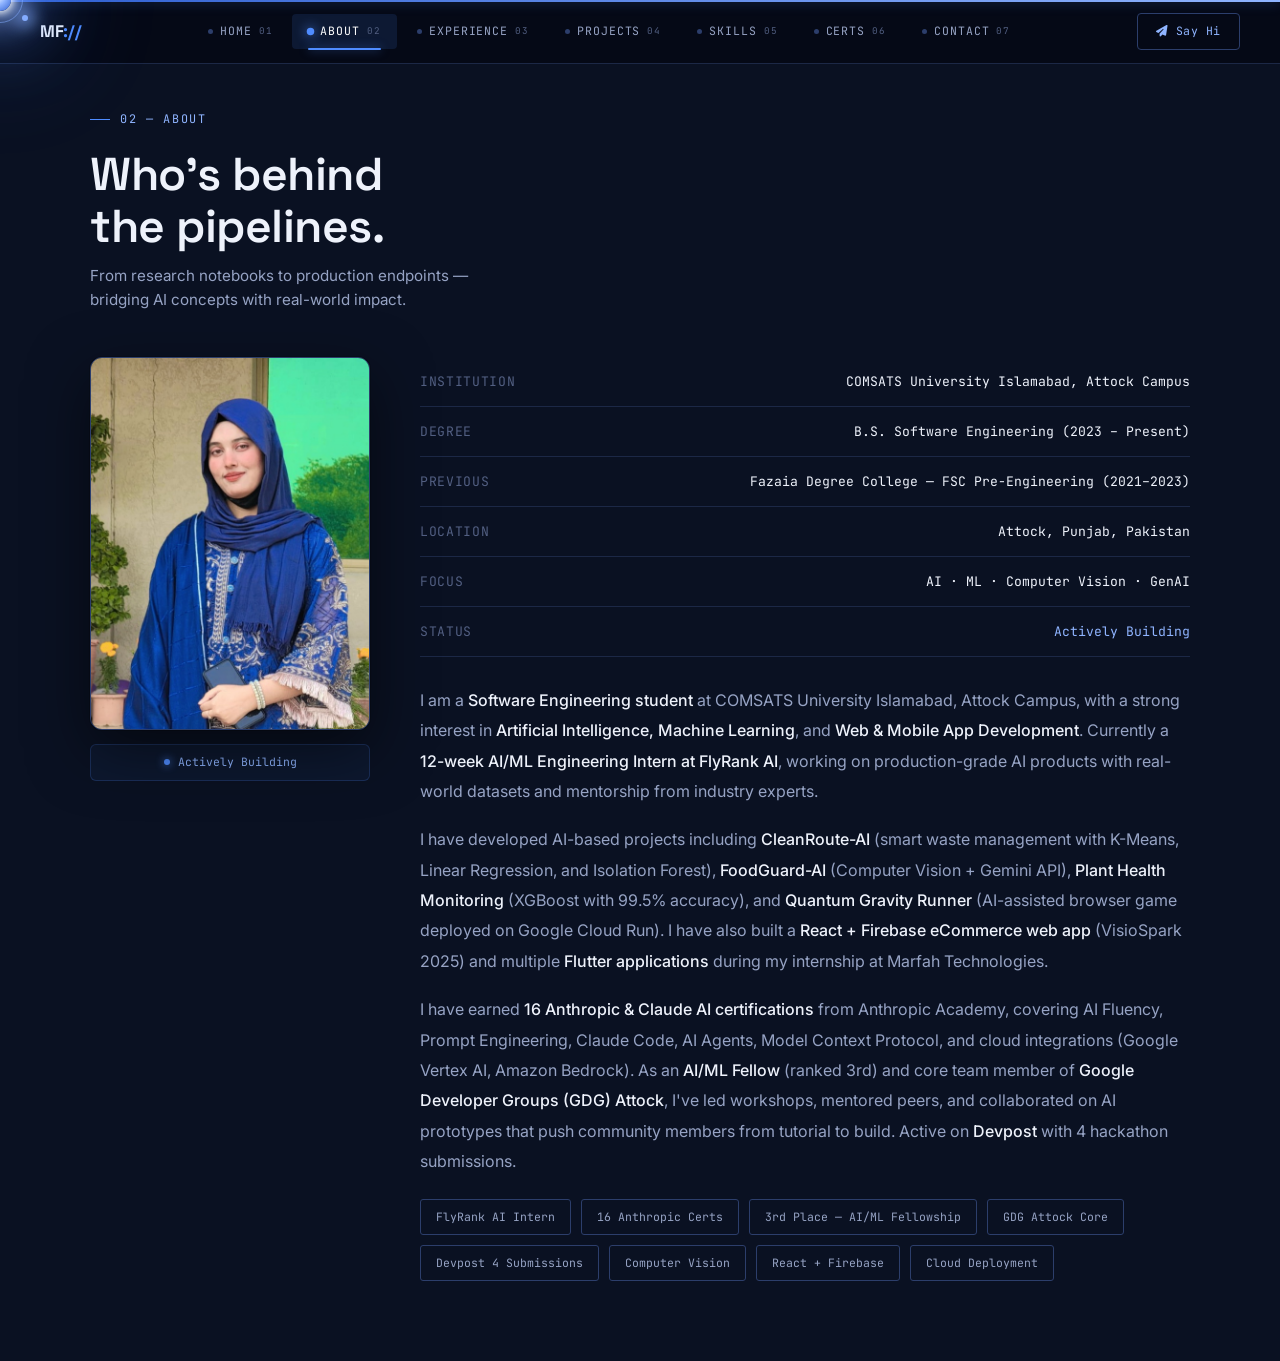
==== about.html @ c0125015 "Initial portfolio" ====
<!DOCTYPE html>
<html lang="en">
<head>
<meta charset="UTF-8" />
<meta name="viewport" content="width=device-width, initial-scale=1.0" />
<title>About — Maryam Fatima</title>
<link rel="preconnect" href="https://fonts.googleapis.com">
<link href="https://fonts.googleapis.com/css2?family=Space+Grotesk:wght@400;500;600;700&family=JetBrains+Mono:wght@400;500;600&family=Inter:wght@300;400;500;600;700&display=swap" rel="stylesheet">
<link rel="stylesheet" href="https://cdnjs.cloudflare.com/ajax/libs/font-awesome/6.5.0/css/all.min.css" />
<link rel="stylesheet" href="assets/css/style.css" />
</head>
<body>

<div class="cur-wrap" id="curWrap">
  <div class="cur-halo" id="curHalo"></div>
  <div class="cur-orbit" id="curOrbit"><span></span><span></span><span></span></div>
  <div class="cur-core" id="curCore"></div>
</div>
<div class="cur-trail" id="curTrail">
  <span></span><span></span><span></span><span></span><span></span>
</div>
<div class="cur-ring2" id="curRing2"></div>
<div class="cur-label" id="curLabel"></div>

<div class="progress-track"><div class="progress-fill"></div></div>

<nav class="topnav">
  <a href="index.html" class="logo">MF<span>://</span></a>
  <ul class="navlinks" id="navLinks">
    <li><a href="index.html"><span class="nav-dot"></span> Home <span class="nav-num">01</span></a></li>
    <li><a href="about.html" class="active"><span class="nav-dot"></span> About <span class="nav-num">02</span></a></li>
    <li><a href="experience.html"><span class="nav-dot"></span> Experience <span class="nav-num">03</span></a></li>
    <li><a href="projects.html"><span class="nav-dot"></span> Projects <span class="nav-num">04</span></a></li>
    <li><a href="skills.html"><span class="nav-dot"></span> Skills <span class="nav-num">05</span></a></li>
    <li><a href="certifications.html"><span class="nav-dot"></span> Certs <span class="nav-num">06</span></a></li>
    <li><a href="contact.html"><span class="nav-dot"></span> Contact <span class="nav-num">07</span></a></li>
  </ul>
  <button class="menu-toggle" id="menuToggle" aria-label="Toggle menu">
    <span></span><span></span><span></span>
  </button>
  <a href="contact.html" class="nav-cta"><i class="fas fa-paper-plane"></i> Say Hi</a>
</nav>

<div class="page-content page-about">
  <div class="container">
    <div class="eyebrow">02 &mdash; About</div>
    <div class="sec-head">
      <h2>Who's behind<br>the pipelines.</h2>
      <p>From research notebooks to production endpoints &mdash; bridging AI concepts with real-world impact.</p>
    </div>
    <div class="about-grid">
      <div class="about-photo-wrap">
        <div class="about-photo-frame">
          <div class="about-photo-glow"></div>
          <div class="about-photo-inner">
            <img src="assets/images/profile.jpeg" alt="Maryam Fatima" />
          </div>
          <span class="about-corner tl"></span>
          <span class="about-corner tr"></span>
          <span class="about-corner bl"></span>
          <span class="about-corner br"></span>
        </div>
        <div class="about-photo-tag">
          <span class="pulse"></span> Actively Building
        </div>
      </div>
      <div class="about-right">
        <div class="dossier-meta">
          <div class="row"><span class="k">INSTITUTION</span><span class="v">COMSATS University Islamabad, Attock Campus</span></div>
          <div class="row"><span class="k">DEGREE</span><span class="v">B.S. Software Engineering (2023 &ndash; Present)</span></div>
          <div class="row"><span class="k">PREVIOUS</span><span class="v">Fazaia Degree College &mdash; FSC Pre-Engineering (2021&ndash;2023)</span></div>
          <div class="row"><span class="k">LOCATION</span><span class="v">Attock, Punjab, Pakistan</span></div>
          <div class="row"><span class="k">FOCUS</span><span class="v">AI &middot; ML &middot; Computer Vision &middot; GenAI</span></div>
          <div class="row"><span class="k">STATUS</span><span class="v" style="color:var(--blue-light);">Actively Building</span></div>
        </div>
        <div class="dossier-body">
          <p>
            I am a <strong>Software Engineering student</strong> at COMSATS University Islamabad, Attock Campus,
            with a strong interest in <strong>Artificial Intelligence, Machine Learning</strong>, and
            <strong>Web &amp; Mobile App Development</strong>. Currently a <strong>12-week AI/ML Engineering Intern at FlyRank AI</strong>,
            working on production-grade AI products with real-world datasets and mentorship from industry experts.
          </p>
          <p>
            I have developed AI-based projects including <strong>CleanRoute-AI</strong> (smart waste management with
            K-Means, Linear Regression, and Isolation Forest), <strong>FoodGuard-AI</strong> (Computer Vision + Gemini API),
            <strong>Plant Health Monitoring</strong> (XGBoost with 99.5% accuracy), and <strong>Quantum Gravity Runner</strong>
            (AI-assisted browser game deployed on Google Cloud Run). I have also built a <strong>React + Firebase eCommerce
            web app</strong> (VisioSpark 2025) and multiple <strong>Flutter applications</strong> during my internship at Marfah Technologies.
          </p>
          <p>
            I have earned <strong>16 Anthropic &amp; Claude AI certifications</strong> from Anthropic Academy, covering
            AI Fluency, Prompt Engineering, Claude Code, AI Agents, Model Context Protocol, and cloud integrations
            (Google Vertex AI, Amazon Bedrock). As an <strong>AI/ML Fellow</strong> (ranked 3rd) and core team member of
            <strong>Google Developer Groups (GDG) Attock</strong>, I've led workshops, mentored peers, and
            collaborated on AI prototypes that push community members from tutorial to build. Active on
            <strong>Devpost</strong> with 4 hackathon submissions.
          </p>
          <div class="chip-row">
            <div class="chip magnetic">FlyRank AI Intern</div>
            <div class="chip magnetic">16 Anthropic Certs</div>
            <div class="chip magnetic">3rd Place &mdash; AI/ML Fellowship</div>
            <div class="chip magnetic">GDG Attock Core</div>
            <div class="chip magnetic">Devpost 4 Submissions</div>
            <div class="chip magnetic">Computer Vision</div>
            <div class="chip magnetic">React + Firebase</div>
            <div class="chip magnetic">Cloud Deployment</div>
          </div>
        </div>
      </div>
    </div>
  </div>
</div>

<script src="assets/js/cursor.js"></script>
</body>
</html>
---- assets/css/style.css ----
:root{
  --bg:#060a16; --bg-alt:#0a1122; --surface:#0e1730; --surface-2:#121d3c;
  --line:#1c2846; --line-bright:#2c3e6b;
  --blue:#4f8cff; --blue-light:#8fb4ff; --blue-deep:#2f5fd1;
  --text:#eef2fb; --text-dim:#96a3c4; --text-dimmer:#525f82;
  --mono:'JetBrains Mono',monospace; --display:'Space Grotesk',sans-serif; --body:'Inter',sans-serif;
}
*{margin:0;padding:0;box-sizing:border-box;}
body{
  background:var(--bg); color:var(--text); font-family:var(--body);
  line-height:1.6; overflow-x:hidden; min-height:100vh; cursor:none;
}
::selection{background:var(--blue); color:#05070f;}
a{color:inherit; text-decoration:none;}
.container{max-width:1180px; margin:0 auto; padding:0 40px; width:100%;}

/* ===== CUSTOM CURSOR ===== */
.cur-wrap{position:fixed; top:0; left:0; width:0; height:0; pointer-events:none; z-index:99999;}
.cur-trail{position:fixed; top:0; left:0; width:0; height:0; pointer-events:none; z-index:99997;}
.cur-trail span{
  position:absolute; top:0; left:0; width:9px; height:9px; margin:-4.5px 0 0 -4.5px; border-radius:50%;
  background:var(--blue-light); box-shadow:0 0 10px 2px rgba(143,180,255,.6); will-change:transform, opacity;
}
.cur-halo{
  position:absolute; top:0; left:0; width:46px; height:46px; margin:-23px 0 0 -23px;
  border-radius:50%; border:1px solid rgba(143,180,255,.55);
  animation:haloBreathe 2.2s ease-in-out infinite; pointer-events:none;
}
@keyframes haloBreathe{
  0%{transform:scale(.75); opacity:.7;}
  70%{transform:scale(1.25); opacity:0;}
  100%{transform:scale(1.25); opacity:0;}
}
.cur-core{
  position:absolute; top:0; left:0; width:22px; height:22px; margin:-11px 0 0 -11px;
  background:radial-gradient(circle at 35% 30%, #ffffff 0%, var(--blue-light) 45%, var(--blue-deep) 100%);
  border-radius:50%; z-index:3;
  box-shadow:0 0 8px 2px #fff, 0 0 32px 10px rgba(143,180,255,.9), 0 0 70px 22px rgba(79,140,255,.5), 0 0 120px 40px rgba(79,140,255,.2);
  transition:width .25s cubic-bezier(.34,1.56,.64,1), height .25s cubic-bezier(.34,1.56,.64,1), background .25s ease, opacity .25s ease;
  will-change:transform;
}
.cur-orbit{
  position:absolute; top:0; left:0; width:64px; height:64px; margin:-32px 0 0 -32px;
  animation:orbitspin 2.6s linear infinite; transition:opacity .25s ease, transform .3s cubic-bezier(.34,1.56,.64,1);
}
.cur-orbit span{
  position:absolute; width:6px; height:6px; border-radius:50%; background:var(--blue-light);
  box-shadow:0 0 16px 5px rgba(143,180,255,.9); opacity:1;
}
.cur-orbit span:nth-child(1){top:0; left:50%; margin-left:-4px; width:8px; height:8px; background:#fff; box-shadow:0 0 20px 6px #fff;}
.cur-orbit span:nth-child(2){bottom:11px; right:4px;}
.cur-orbit span:nth-child(3){bottom:11px; left:4px; opacity:.65;}
@keyframes orbitspin{to{transform:rotate(360deg);}}
.cur-ring2{
  position:absolute; top:0; left:0; width:0; height:0; border-radius:50%;
  border:2px solid var(--blue-light); pointer-events:none; box-shadow:0 0 30px rgba(79,140,255,.5), inset 0 0 20px rgba(79,140,255,.15);
  transform:translate(-50%,-50%); transition:width .35s cubic-bezier(.34,1.56,.64,1), height .35s cubic-bezier(.34,1.56,.64,1), opacity .3s ease, border-color .3s ease;
  opacity:0;
}
body.magnet-active .cur-core{opacity:0;}
body.magnet-active .cur-orbit{opacity:0;}
body.magnet-active .cur-trail{opacity:0;}
body.magnet-active .cur-halo{opacity:0;}
body.magnet-active .cur-ring2{opacity:1;}
.cur-core.hover{width:34px; height:34px; margin:-17px 0 0 -17px; background:radial-gradient(circle, rgba(143,180,255,.22), transparent 70%); border:2px solid #fff; box-shadow:0 0 16px #fff, 0 0 46px rgba(143,180,255,.8);}
.cur-orbit.hover{animation-play-state:paused; opacity:.55; transform:scale(1.35);}
.cur-label{
  position:fixed; top:0; left:0; pointer-events:none; z-index:99999; transform:translate(-50%,-50%);
  font-family:var(--mono); font-size:.62rem; letter-spacing:.08em; text-transform:uppercase;
  color:var(--bg); background:var(--blue-light); padding:4px 9px; border-radius:20px;
  opacity:0; transition:opacity .2s ease; white-space:nowrap;
}
.cur-label.show{opacity:1;}
.magnetic{transition:transform .25s cubic-bezier(.34,1.56,.64,1);}
@media (hover:none) and (pointer:coarse){
  body{cursor:auto;}
  .cur-wrap,.cur-trail,.cur-ring2,.cur-label{display:none !important;}
}

/* ===== PROGRESS BAR ===== */
.progress-track{position:fixed; top:0; left:0; width:100%; height:2px; z-index:301; background:rgba(255,255,255,.04);}
.progress-fill{height:100%; width:100%; background:linear-gradient(90deg,var(--blue-deep),var(--blue-light)); box-shadow:0 0 12px rgba(79,140,255,.6);}

/* ===== TOP NAVIGATION BAR ===== */
.topnav{
  position:fixed; top:0; left:0; width:100%; z-index:300;
  background:rgba(6,10,22,.95); backdrop-filter:blur(20px) saturate(1.8);
  border-bottom:1px solid var(--line); padding:0 40px;
  display:flex; align-items:center; justify-content:space-between; height:64px;
}
.topnav .logo{font-family:var(--display); font-weight:700; font-size:1.05rem; letter-spacing:-.02em; flex-shrink:0;}
.topnav .logo span{color:var(--blue);}
.topnav .navlinks{display:flex; align-items:center; gap:4px; list-style:none; margin:0; padding:0;}
.topnav .navlinks li a{
  font-family:var(--mono); font-size:.72rem; letter-spacing:.08em; text-transform:uppercase;
  color:var(--text-dim); padding:8px 16px; border-radius:4px; display:flex; align-items:center;
  gap:7px; transition:.25s; position:relative; white-space:nowrap;
}
.topnav .navlinks li a .nav-num{font-size:.58rem; color:var(--text-dimmer); font-weight:400; transition:.25s;}
.topnav .navlinks li a:hover{color:var(--blue-light); background:rgba(79,140,255,.06);}
.topnav .navlinks li a:hover .nav-num{color:var(--blue);}
.topnav .navlinks li a.active{color:#fff; background:rgba(79,140,255,.12);}
.topnav .navlinks li a.active::after{
  content:''; position:absolute; bottom:-1px; left:16px; right:16px; height:2px;
  background:var(--blue); border-radius:2px; box-shadow:0 0 10px rgba(79,140,255,.6);
}
.topnav .navlinks li a .nav-dot{width:5px; height:5px; border-radius:50%; background:var(--line-bright); transition:.3s; flex-shrink:0;}
.topnav .navlinks li a:hover .nav-dot{background:var(--blue-light); transform:scale(1.3);}
.topnav .navlinks li a.active .nav-dot{background:var(--blue); box-shadow:0 0 8px var(--blue); transform:scale(1.5);}
.topnav .nav-cta{
  font-family:var(--mono); font-size:.72rem; letter-spacing:.05em;
  color:var(--blue-light); border:1px solid var(--line-bright); padding:8px 18px;
  border-radius:4px; cursor:pointer; transition:.25s; display:flex; align-items:center; gap:7px;
  background:transparent; white-space:nowrap;
}
.topnav .nav-cta:hover{border-color:var(--blue); background:rgba(79,140,255,.08);}
.topnav .menu-toggle{display:none; background:none; border:none; cursor:pointer; padding:8px;}
.topnav .menu-toggle span{display:block; width:22px; height:2px; background:var(--text-dim); margin:5px 0; transition:.3s; border-radius:2px;}

/* ===== PAGE CONTENT ===== */
.page-content{
  padding-top:90px; padding-bottom:60px; min-height:100vh;
}
.page-content .container{padding-top:20px; padding-bottom:20px;}

/* ===== SHARED ===== */
.eyebrow{
  font-family:var(--mono); font-size:.74rem; letter-spacing:.14em; text-transform:uppercase;
  color:var(--blue-light); display:flex; align-items:center; gap:10px; margin-bottom:20px;
}
.eyebrow::before{content:'';width:20px;height:1px;background:var(--blue);}
.sec-head{margin-bottom:44px;}
.sec-head h2{font-family:var(--display); font-weight:600; font-size:clamp(1.9rem,3.6vw,2.9rem); letter-spacing:-.01em; line-height:1.12;}
.sec-head p{color:var(--text-dim); max-width:420px; font-size:.95rem; margin-top:12px;}

/* ===== HOME PAGE ===== */
.home-hero{background:radial-gradient(circle at 80% 15%, rgba(79,140,255,0.12), transparent 45%), radial-gradient(circle at 5% 90%, rgba(79,140,255,0.06), transparent 40%), var(--bg);}
.intro-grid{display:grid; grid-template-columns:1.05fr .95fr; gap:70px; align-items:center; width:100%;}
.intro-copy .kicker{font-family:var(--mono); font-size:.78rem; color:var(--blue-light); letter-spacing:.15em; text-transform:uppercase; margin-bottom:22px; display:flex; align-items:center; gap:10px;}
.blink{display:inline-block; width:8px; height:14px; background:var(--blue); animation:blink 1s steps(1) infinite;}
@keyframes blink{50%{opacity:0;}}
.intro-copy h1{font-family:var(--display); font-weight:700; font-size:clamp(2.6rem,5.4vw,4.4rem); line-height:1.05; letter-spacing:-.02em; margin-bottom:22px;}
.intro-copy h1 .last{color:var(--blue-light);}
.role-line{font-family:var(--mono); font-size:.98rem; color:var(--text-dim); margin-bottom:28px; border-left:2px solid var(--line-bright); padding-left:14px;}
.role-line b{color:var(--text); font-weight:500;}
.intro-desc{color:var(--text-dim); font-size:1rem; max-width:480px; margin-bottom:36px; line-height:1.85;}
.intro-desc strong{color:var(--text); font-weight:500;}
.cta-row{display:flex; gap:16px; flex-wrap:wrap; margin-bottom:46px;}
.btn{font-family:var(--mono); font-size:.8rem; letter-spacing:.04em; padding:14px 28px; border-radius:3px; cursor:pointer; transition:.25s; display:inline-flex; align-items:center; gap:10px;}
.btn-solid{background:var(--blue); color:#05070f; font-weight:600; border:1px solid var(--blue);}
.btn-solid:hover{background:var(--blue-light); border-color:var(--blue-light);}
.btn-ghost{border:1px solid var(--line-bright); color:var(--text-dim);}
.btn-ghost:hover{border-color:var(--blue); color:var(--blue-light);}
.metric-row{display:flex; border-top:1px solid var(--line);}
.metric{padding:20px 30px 0 0; flex:1;}
.metric:not(:last-child){border-right:1px solid var(--line); padding-right:30px; margin-right:30px;}
.metric b{font-family:var(--display); font-size:1.5rem; display:block; color:var(--blue-light);}
.metric span{font-family:var(--mono); font-size:.66rem; color:var(--text-dimmer); letter-spacing:.05em;}
.intro-visual{display:flex; justify-content:center;}
.avatar-frame{position:relative; width:300px;}
.avatar-glow{position:absolute; inset:-30px; background:radial-gradient(circle at 50% 35%, rgba(79,140,255,.16), transparent 65%); pointer-events:none; z-index:0;}
.avatar-photo{
  position:relative; width:100%; aspect-ratio:4/5; border-radius:14px; overflow:hidden; z-index:1;
  border:1px solid var(--line-bright); box-shadow:0 30px 70px rgba(0,0,0,.55), 0 0 0 1px rgba(0,0,0,.2);
  transition:transform .45s cubic-bezier(.34,1.56,.64,1), box-shadow .45s ease;
}
.avatar-photo::after{content:''; position:absolute; inset:0; border-radius:14px; background:linear-gradient(180deg, transparent 55%, rgba(6,10,22,.75) 100%); pointer-events:none;}
.avatar-frame:hover .avatar-photo{transform:translateY(-4px); box-shadow:0 40px 90px rgba(0,0,0,.6), 0 0 60px rgba(79,140,255,.18);}
.avatar-photo img{width:100%; height:100%; object-fit:cover; display:block; transition:transform .6s ease; filter:saturate(1.02);}
.avatar-frame:hover .avatar-photo img{transform:scale(1.05);}
.av-corner{position:absolute; width:22px; height:22px; border:1.5px solid var(--blue-light); opacity:.85; z-index:2; transition:.4s ease;}
.av-corner.tl{top:-9px; left:-9px; border-right:none; border-bottom:none;}
.av-corner.tr{top:-9px; right:-9px; border-left:none; border-bottom:none;}
.av-corner.bl{bottom:-9px; left:-9px; border-right:none; border-top:none;}
.av-corner.br{bottom:-9px; right:-9px; border-left:none; border-top:none;}
.avatar-frame:hover .av-corner{width:28px; height:28px; opacity:1;}
.av-tag{position:absolute; top:16px; left:16px; z-index:2; font-family:var(--mono); font-size:.64rem; letter-spacing:.08em; color:var(--blue-light); background:rgba(6,10,22,.55); border:1px solid rgba(143,180,255,.3); padding:5px 10px; border-radius:3px; backdrop-filter:blur(4px);}
.badge-pill{
  position:absolute; bottom:16px; left:16px; right:16px; z-index:2; background:rgba(6,10,22,.55); border:1px solid rgba(143,180,255,.25);
  padding:11px 16px; border-radius:8px; font-family:var(--mono); font-size:.72rem; color:var(--text);
  display:flex; align-items:center; justify-content:space-between; gap:8px; backdrop-filter:blur(6px);
}
.badge-pill .pname{font-family:var(--display); font-weight:600; font-size:.86rem; color:#fff;}
.badge-pill .prole{display:flex; align-items:center; gap:7px; color:var(--blue-light); font-size:.66rem;}
.badge-pill .pulse{width:6px; height:6px; border-radius:50%; background:var(--blue); box-shadow:0 0 8px var(--blue); animation:pulseDot 1.6s ease-in-out infinite;}
@keyframes pulseDot{0%,100%{opacity:1;}50%{opacity:.3;}}

/* ===== ABOUT ===== */
.page-about{background:var(--bg-alt);}
.about-right{display:flex; flex-direction:column; gap:28px;}
.dossier-meta{font-family:var(--mono); font-size:.82rem;}
.dossier-meta .row{display:flex; justify-content:space-between; padding:14px 0; border-bottom:1px solid var(--line); gap:12px;}
.dossier-meta .row .k{color:var(--text-dimmer); letter-spacing:.05em;}
.dossier-meta .row .v{color:var(--text); text-align:right;}
.dossier-body p{color:var(--text-dim); font-size:1rem; line-height:1.9; margin-bottom:18px;}
.dossier-body strong{color:var(--text); font-weight:500;}
.chip-row{display:flex; flex-wrap:wrap; gap:10px; margin-top:22px;}
.chip{font-family:var(--mono); font-size:.72rem; padding:8px 15px; border:1px solid var(--line-bright); color:var(--text-dim); border-radius:3px; transition:.25s;}
.chip:hover{border-color:var(--blue); color:var(--blue-light); background:rgba(79,140,255,.06);}

/* About Page Photo */
.about-grid{display:grid; grid-template-columns:280px 1fr; gap:50px; align-items:start;}
.about-photo-wrap{position:relative; display:flex; flex-direction:column; align-items:center; gap:14px;}
.about-photo-frame{
  position:relative; width:100%; aspect-ratio:3/4; border-radius:12px; overflow:hidden;
  border:1px solid var(--line-bright);
  box-shadow:0 20px 60px rgba(0,0,0,.5), 0 0 0 1px rgba(0,0,0,.2);
  transition:transform .4s cubic-bezier(.34,1.56,.64,1), box-shadow .4s ease;
}
.about-photo-frame:hover{transform:translateY(-4px); box-shadow:0 30px 80px rgba(0,0,0,.6), 0 0 50px rgba(79,140,255,.15);}
.about-photo-glow{
  position:absolute; inset:-20px; z-index:0; pointer-events:none;
  background:radial-gradient(circle at 50% 35%, rgba(79,140,255,.12), transparent 60%);
}
.about-photo-inner{
  position:absolute; inset:0; z-index:1; overflow:hidden;
}
.about-photo-inner img{
  width:100%; height:100%; object-fit:cover; display:block;
  transition:transform .5s ease;
}
.about-photo-frame:hover .about-photo-inner img{transform:scale(1.04);}
.about-corner{position:absolute; width:18px; height:18px; border:1.5px solid var(--blue-light); opacity:.7; z-index:2; transition:.35s ease;}
.about-corner.tl{top:-7px; left:-7px; border-right:none; border-bottom:none;}
.about-corner.tr{top:-7px; right:-7px; border-left:none; border-bottom:none;}
.about-corner.bl{bottom:-7px; left:-7px; border-right:none; border-top:none;}
.about-corner.br{bottom:-7px; right:-7px; border-left:none; border-top:none;}
.about-photo-frame:hover .about-corner{width:24px; height:24px; opacity:1;}
.about-photo-tag{
  display:flex; align-items:center; gap:8px; font-family:var(--mono); font-size:.72rem;
  color:var(--blue-light); background:rgba(79,140,255,.06); border:1px solid rgba(79,140,255,.2);
  padding:8px 16px; border-radius:6px; width:100%; justify-content:center;
}
.about-photo-tag .pulse{
  width:6px; height:6px; border-radius:50%; background:var(--blue);
  box-shadow:0 0 8px var(--blue); animation:pulseDot 1.6s ease-in-out infinite;
}
@keyframes pulseDot{0%,100%{opacity:1;}50%{opacity:.3;}}

/* ===== EXPERIENCE ===== */
.page-experience{background:var(--bg);}
.log{border-top:1px solid var(--line);}
.log-entry{border-bottom:1px solid var(--line); padding:28px 0; display:grid; grid-template-columns:130px 1fr; gap:26px;}
.log-entry .stamp{font-family:var(--mono); font-size:.74rem; color:var(--blue-light);}
.log-entry .stamp .yr{display:block; font-size:1.5rem; font-family:var(--display); color:var(--text); margin-top:4px;}
.log-entry h3{font-family:var(--display); font-size:1.2rem; font-weight:600; margin-bottom:4px;}
.log-entry .org{font-family:var(--mono); font-size:.76rem; color:var(--text-dim); margin-bottom:12px; display:block;}
.log-entry p{color:var(--text-dim); font-size:.92rem; line-height:1.8; max-width:620px;}
.log-entry .tags{display:flex; gap:8px; flex-wrap:wrap; margin-top:14px;}
.log-entry .tags span{font-family:var(--mono); font-size:.66rem; color:var(--blue-light); border:1px solid var(--line-bright); padding:4px 10px; border-radius:3px;}
.log-entry-detail{padding-left:30px; border-left:2px solid var(--line-bright);}
.log-entry-detail .stamp{font-size:.66rem; color:var(--text-dim);}
.log-entry-detail .stamp .yr{font-size:1.1rem;}
.log-entry-detail h3{font-size:1rem; color:var(--text-dim);}

/* ===== PROJECTS ===== */
.page-projects{background:var(--bg-alt);}
.det-grid{display:grid; grid-template-columns:repeat(2,1fr); gap:22px;}
.det-card{background:var(--surface); border:1px solid var(--line); padding:26px 24px; transition:.3s;}
.det-card:hover{border-color:var(--blue); transform:translateY(-5px); box-shadow:0 20px 50px rgba(0,0,0,.4), 0 0 0 1px rgba(79,140,255,.15);}
.det-card .det-head{display:flex; justify-content:space-between; align-items:flex-start; margin-bottom:14px; gap:10px;}
.det-card .class-label{font-family:var(--mono); font-size:.66rem; color:var(--text-dimmer); letter-spacing:.05em;}
.det-card .conf{font-family:var(--mono); font-size:.74rem; color:var(--blue-light); font-weight:600; text-align:right;}
.det-card h3{font-family:var(--display); font-size:1.15rem; font-weight:600; margin-bottom:9px;}
.det-card p{color:var(--text-dim); font-size:.87rem; line-height:1.7; margin-bottom:16px;}
.det-card .tags{display:flex; flex-wrap:wrap; gap:6px;}
.det-card .tags span{font-family:var(--mono); font-size:.64rem; color:var(--text-dim); border:1px solid var(--line-bright); padding:4px 9px; border-radius:3px;}
.det-grid-featured{grid-template-columns:repeat(2,1fr);}
.det-card-lg{padding:30px 28px;}
.det-card-lg h3{font-size:1.3rem;}
.det-links{display:flex; gap:14px; margin-bottom:14px; flex-wrap:wrap;}
.det-links a{font-family:var(--mono); font-size:.72rem; color:var(--blue-light); text-decoration:none; display:flex; align-items:center; gap:5px; transition:.2s;}
.det-links a:hover{color:var(--text);}
.det-links a i{font-size:.82rem;}

/* ===== SKILLS ===== */
.page-skills{background:var(--bg);}
.spec-grid{display:grid; grid-template-columns:repeat(3,1fr); border-top:1px solid var(--line); border-left:1px solid var(--line);}
.spec-block{border-right:1px solid var(--line); border-bottom:1px solid var(--line); padding:24px 22px;}
.spec-block h4{font-family:var(--mono); font-size:.68rem; letter-spacing:.1em; text-transform:uppercase; color:var(--blue-light); margin-bottom:16px;}
.spec-block .bar-item{margin-bottom:13px;}
.spec-block .bar-item .lbl{display:flex; justify-content:space-between; font-size:.82rem; color:var(--text-dim); margin-bottom:6px;}
.spec-block .bar-track{height:3px; background:var(--line); overflow:hidden;}
.spec-block .bar-fill{height:100%; background:linear-gradient(90deg,var(--blue-deep),var(--blue-light)); width:0%; transition:width 1.2s cubic-bezier(.22,.9,.3,1);}

/* ===== CERTIFICATIONS ===== */
.page-certs{background:var(--bg-alt);}
.cert-grid{display:grid; grid-template-columns:repeat(2,1fr); gap:18px;}
.cert-card{
  background:var(--surface); border:1px solid var(--line); padding:24px 22px;
  display:flex; align-items:flex-start; gap:18px; transition:.3s; cursor:default;
}
.cert-card:hover{border-color:var(--blue); transform:translateY(-3px); box-shadow:0 16px 40px rgba(0,0,0,.35), 0 0 0 1px rgba(79,140,255,.12);}
.cert-icon{
  width:44px; height:44px; flex-shrink:0; display:flex; align-items:center; justify-content:center;
  background:rgba(79,140,255,.08); border:1px solid rgba(79,140,255,.2); border-radius:8px;
  color:var(--blue-light); font-size:1rem;
}
.cert-info{flex:1; min-width:0;}
.cert-info h4{font-family:var(--display); font-size:1rem; font-weight:600; margin-bottom:5px;}
.cert-info p{color:var(--text-dim); font-size:.82rem; line-height:1.6; margin:0;}
.cert-year{
  font-family:var(--mono); font-size:.72rem; color:var(--blue-light); flex-shrink:0;
  background:rgba(79,140,255,.08); border:1px solid rgba(79,140,255,.2);
  padding:4px 10px; border-radius:3px; margin-top:2px;
}

/* Enhanced Certs Page */
.cert-stats{
  display:grid; grid-template-columns:repeat(4,1fr); gap:18px; margin-bottom:50px;
  border-top:1px solid var(--line); border-bottom:1px solid var(--line); padding:28px 0;
}
.cert-stat{text-align:center;}
.cert-stat-num{
  display:block; font-family:var(--display); font-size:2rem; font-weight:700;
  color:var(--blue-light); line-height:1;
}
.cert-stat-label{
  display:block; font-family:var(--mono); font-size:.64rem; letter-spacing:.1em;
  color:var(--text-dimmer); margin-top:8px;
}
.cert-section-head{
  margin-bottom:20px; margin-top:10px;
}
.cert-section-head h3{
  font-family:var(--display); font-size:1.1rem; font-weight:600; color:var(--text);
  display:flex; align-items:center; gap:10px;
}
.cert-section-head h3 i{color:var(--blue); font-size:.9rem;}
.cert-grid-featured{margin-bottom:10px;}
.cert-card-lg{flex-direction:column; align-items:stretch; padding:0; overflow:hidden;}
.cert-card-lg .cert-badge{
  width:100%; height:80px; display:flex; align-items:center; justify-content:center;
  background:linear-gradient(135deg, rgba(79,140,255,.12), rgba(79,140,255,.04));
  border-bottom:1px solid var(--line); font-size:1.8rem; color:var(--blue-light);
}
.cert-card-lg .cert-body{padding:24px 22px;}
.cert-card-wide .cert-body{padding:24px 22px;}
.cert-meta{display:flex; align-items:center; justify-content:space-between; margin-bottom:10px; gap:10px;}
.cert-tag{
  font-family:var(--mono); font-size:.62rem; letter-spacing:.08em; text-transform:uppercase;
  color:var(--blue); background:rgba(79,140,255,.1); padding:3px 8px; border-radius:3px;
}
.cert-body h4{font-family:var(--display); font-size:1.1rem; font-weight:600; margin-bottom:8px;}
.cert-desc{color:var(--text-dim); font-size:.85rem; line-height:1.7; margin-bottom:14px;}
.cert-desc strong{color:var(--text); font-weight:500;}
.cert-highlights{
  display:flex; flex-wrap:wrap; gap:10px; margin-bottom:14px;
}
.cert-highlights span{
  font-family:var(--mono); font-size:.7rem; color:var(--text-dim);
  display:flex; align-items:center; gap:5px;
}
.cert-highlights span i{color:var(--blue); font-size:.6rem;}
.cert-skills{
  display:flex; flex-wrap:wrap; gap:6px; border-top:1px solid var(--line); padding-top:14px;
}
.cert-skills span{
  font-family:var(--mono); font-size:.64rem; color:var(--text-dim);
  border:1px solid var(--line-bright); padding:3px 8px; border-radius:3px;
}
.cert-id{
  font-family:var(--mono); font-size:.68rem; color:var(--text-dimmer);
  margin-bottom:12px; padding:6px 10px; background:rgba(79,140,255,.04);
  border:1px dashed var(--line-bright); border-radius:3px; display:inline-block;
}

/* ===== CONTACT ===== */
.page-contact{background:var(--bg);}
.contact-panel{display:grid; grid-template-columns:1fr 1fr; gap:44px; align-items:start;}
.terminal{background:#040711; border:1px solid var(--line-bright); padding:24px 22px; font-family:var(--mono); font-size:.82rem; line-height:1.9;}
.terminal .p1{color:var(--blue-light);}
.terminal .p2{color:var(--text-dim);}
.terminal .out{color:var(--text);}
.contact-links{display:flex; flex-direction:column;}
.contact-links a{display:flex; justify-content:space-between; align-items:center; padding:16px 0; border-bottom:1px solid var(--line); font-family:var(--mono); font-size:.84rem; color:var(--text-dim); transition:.25s;}
.contact-links a:hover{color:var(--blue-light); padding-left:8px;}

/* ===== FOOTER ===== */
.site-footer{
  text-align:center; padding:40px 0; font-family:var(--mono); font-size:.72rem;
  color:var(--text-dimmer); letter-spacing:.06em; border-top:1px solid var(--line);
  margin-top:40px;
}
.site-footer span{color:var(--blue);}

/* ===== RESPONSIVE ===== */
@media (max-width:900px){
  .container{padding:0 24px;}
  .topnav{padding:0 20px;}
  .topnav .navlinks{
    position:fixed; top:64px; left:0; width:100%; background:rgba(6,10,22,.98);
    backdrop-filter:blur(20px); flex-direction:column; padding:16px 20px; gap:4px;
    border-bottom:1px solid var(--line); transform:translateY(-100%); opacity:0;
    pointer-events:none; transition:.3s; z-index:299;
  }
  .topnav .navlinks.open{transform:translateY(0); opacity:1; pointer-events:auto;}
  .topnav .navlinks li a{padding:12px 16px; width:100%; justify-content:flex-start;}
  .topnav .nav-cta{display:none;}
  .topnav .menu-toggle{display:block;}
  .intro-grid{grid-template-columns:1fr; text-align:left; gap:40px;}
  .intro-visual{order:-1;}
  .avatar-frame{width:190px; margin:0 auto;}
  .metric-row{flex-wrap:wrap; gap:16px;}
  .metric{flex:1 1 40%; padding-right:0; border-right:none !important; margin-right:0 !important;}
  .about-grid{grid-template-columns:1fr; gap:30px;}
  .about-photo-wrap{max-width:240px; margin:0 auto;}
  .log-entry{grid-template-columns:1fr; gap:10px;}
  .det-grid{grid-template-columns:1fr;}
  .cert-grid{grid-template-columns:1fr;}
  .cert-stats{grid-template-columns:repeat(2,1fr);}
  .spec-grid{grid-template-columns:1fr 1fr;}
  .contact-panel{grid-template-columns:1fr;}
}
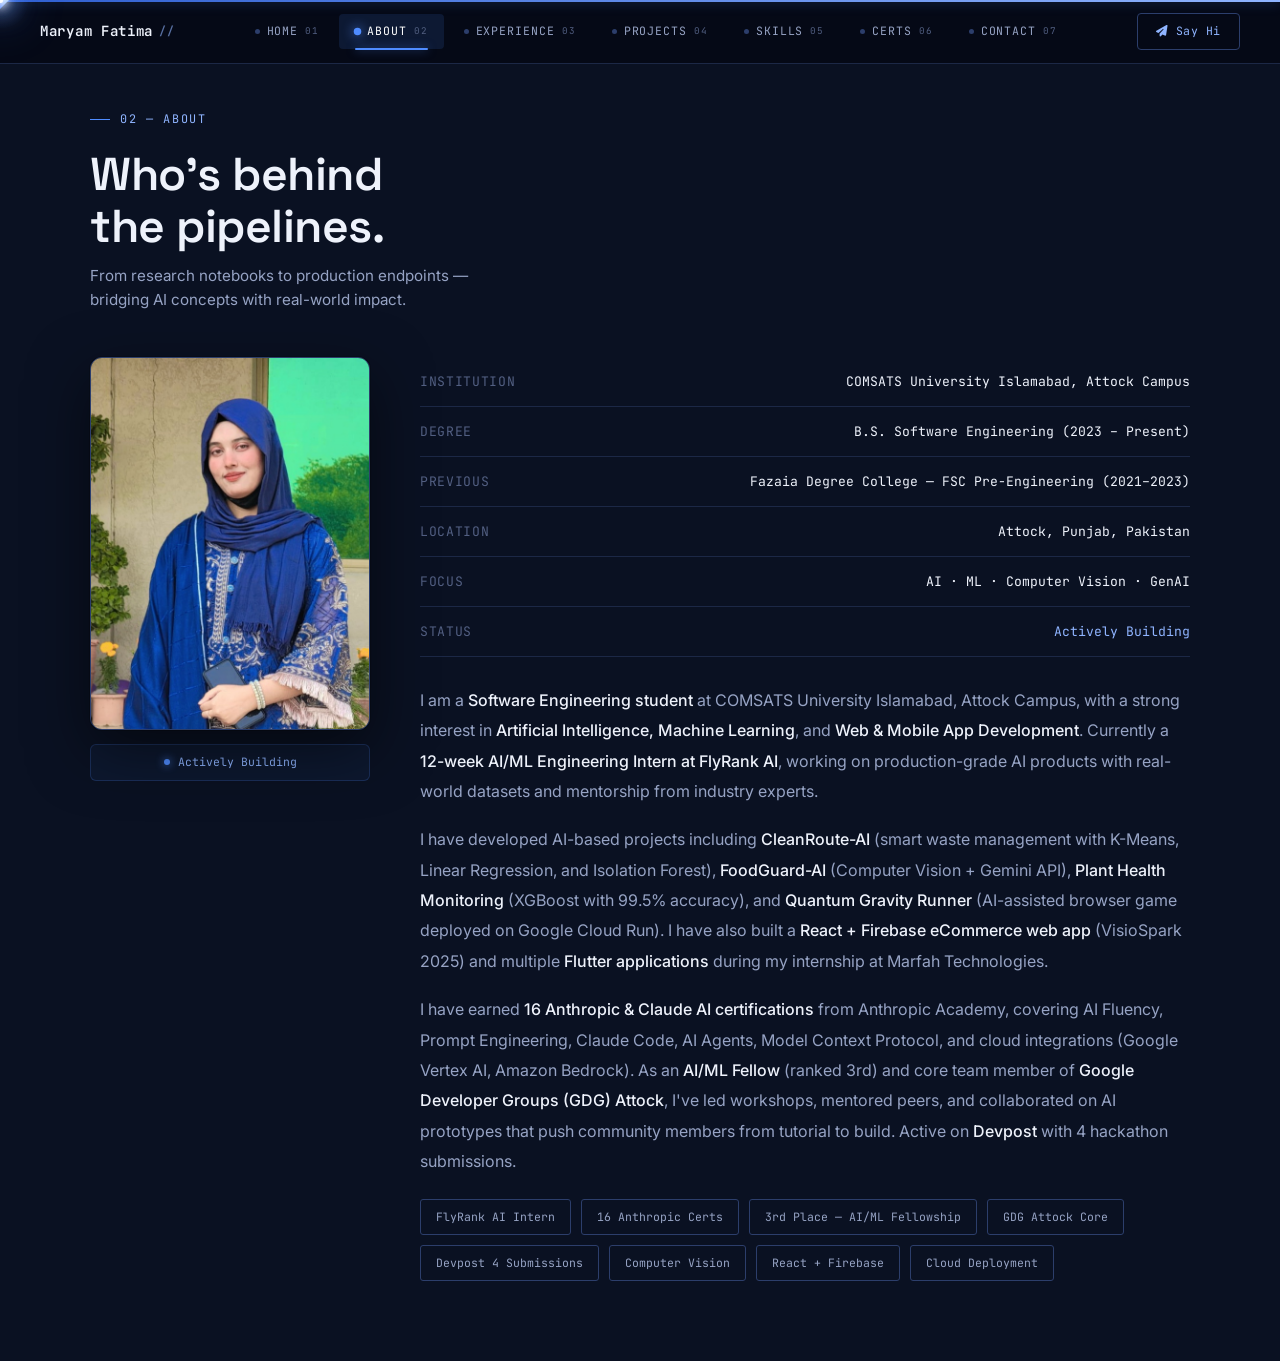
==== commit 59ebd09f: "Initial portfolio" ====
--- a/about.html
+++ b/about.html
@@ -13,11 +13,10 @@
 
 <div class="cur-wrap" id="curWrap">
   <div class="cur-halo" id="curHalo"></div>
-  <div class="cur-orbit" id="curOrbit"><span></span><span></span><span></span></div>
+  <div class="cur-orbit" id="curOrbit"></div>
   <div class="cur-core" id="curCore"></div>
 </div>
-<div class="cur-trail" id="curTrail">
-  <span></span><span></span><span></span><span></span><span></span>
+<div class="cur-trail" id="curTrail"><span></span><span></span><span></span>
 </div>
 <div class="cur-ring2" id="curRing2"></div>
 <div class="cur-label" id="curLabel"></div>
@@ -25,7 +24,7 @@
 <div class="progress-track"><div class="progress-fill"></div></div>
 
 <nav class="topnav">
-  <a href="index.html" class="logo">MF<span>://</span></a>
+  <a href="index.html" class="logo"><span class="logo-Maryam Fatima">Maryam Fatima</span><span class="logo-slash">//</span></a>
   <ul class="navlinks" id="navLinks">
     <li><a href="index.html"><span class="nav-dot"></span> Home <span class="nav-num">01</span></a></li>
     <li><a href="about.html" class="active"><span class="nav-dot"></span> About <span class="nav-num">02</span></a></li>
--- a/assets/css/style.css
+++ b/assets/css/style.css
@@ -16,45 +16,72 @@
 
 /* ===== CUSTOM CURSOR ===== */
 .cur-wrap{position:fixed; top:0; left:0; width:0; height:0; pointer-events:none; z-index:99999;}
-.cur-trail{position:fixed; top:0; left:0; width:0; height:0; pointer-events:none; z-index:99997;}
+.cur-trail{position:fixed; top:0; left:0; width:0; height:0; pointer-events:none; z-index:99996;}
 .cur-trail span{
-  position:absolute; top:0; left:0; width:9px; height:9px; margin:-4.5px 0 0 -4.5px; border-radius:50%;
-  background:var(--blue-light); box-shadow:0 0 10px 2px rgba(143,180,255,.6); will-change:transform, opacity;
+  position:absolute; top:0; left:0; width:6px; height:6px; margin:-3px 0 0 -3px;
+  border-radius:50%;
+  background:radial-gradient(circle, rgba(255,255,255,.9) 0%, rgba(143,180,255,.6) 30%, rgba(79,140,255,.2) 60%, transparent 100%);
+  box-shadow:0 0 8px 3px rgba(143,180,255,.4);
+  will-change:transform, opacity;
 }
 .cur-halo{
-  position:absolute; top:0; left:0; width:46px; height:46px; margin:-23px 0 0 -23px;
-  border-radius:50%; border:1px solid rgba(143,180,255,.55);
-  animation:haloBreathe 2.2s ease-in-out infinite; pointer-events:none;
-}
-@keyframes haloBreathe{
-  0%{transform:scale(.75); opacity:.7;}
-  70%{transform:scale(1.25); opacity:0;}
-  100%{transform:scale(1.25); opacity:0;}
+  position:absolute; top:0; left:0; width:60px; height:60px; margin:-30px 0 0 -30px;
+  pointer-events:none;
+  background:radial-gradient(circle, rgba(143,180,255,.2) 0%, rgba(79,140,255,.08) 40%, transparent 70%);
+  animation:haloPulse 2.5s ease-in-out infinite;
+}
+@keyframes haloPulse{
+  0%,100%{transform:scale(1); opacity:.7;}
+  50%{transform:scale(1.2); opacity:.4;}
 }
 .cur-core{
-  position:absolute; top:0; left:0; width:22px; height:22px; margin:-11px 0 0 -11px;
-  background:radial-gradient(circle at 35% 30%, #ffffff 0%, var(--blue-light) 45%, var(--blue-deep) 100%);
-  border-radius:50%; z-index:3;
-  box-shadow:0 0 8px 2px #fff, 0 0 32px 10px rgba(143,180,255,.9), 0 0 70px 22px rgba(79,140,255,.5), 0 0 120px 40px rgba(79,140,255,.2);
-  transition:width .25s cubic-bezier(.34,1.56,.64,1), height .25s cubic-bezier(.34,1.56,.64,1), background .25s ease, opacity .25s ease;
-  will-change:transform;
+  position:absolute; top:0; left:0; width:18px; height:18px; margin:-9px 0 0 -9px;
+  z-index:3; pointer-events:none;
+}
+.cur-core::before{
+  content:''; position:absolute; inset:0;
+  background:conic-gradient(from 0deg, #fff, var(--blue-light), var(--blue-deep), var(--blue-light), #fff);
+  clip-path:polygon(50% 0%, 100% 50%, 50% 100%, 0% 50%);
+  animation:diamondSpin 4s linear infinite;
+  filter:brightness(1.2);
+  transition:all .25s ease;
+}
+.cur-core::after{
+  content:''; position:absolute; top:50%; left:50%; width:5px; height:5px;
+  margin:-2.5px 0 0 -2.5px; background:#fff; border-radius:50%;
+  box-shadow:0 0 10px 4px rgba(255,255,255,.95), 0 0 25px 8px rgba(143,180,255,.7), 0 0 50px 14px rgba(79,140,255,.3);
+  transition:all .25s ease;
+}
+@keyframes diamondSpin{to{transform:rotate(360deg);}}
+.cur-core.cursor-press::before{
+  transform:scale(1.4) rotate(45deg);
+  filter:brightness(1.5);
+  box-shadow:0 0 30px rgba(143,180,255,.9);
+}
+.cur-core.cursor-press::after{
+  width:7px; height:7px; margin:-3.5px 0 0 -3.5px;
+  box-shadow:0 0 15px 6px rgba(255,255,255,1), 0 0 40px 12px rgba(143,180,255,.9);
+}
+.cur-core.hover::before{
+  width:30px; height:30px; margin-left:-15px; margin-top:-15px;
+  animation:diamondSpin 2s linear infinite;
+  filter:brightness(1.4);
+  box-shadow:0 0 40px rgba(143,180,255,.9), 0 0 80px rgba(79,140,255,.4);
+}
+.cur-core.hover::after{
+  width:7px; height:7px; margin:-3.5px 0 0 -3.5px;
+  box-shadow:0 0 14px 5px rgba(255,255,255,1), 0 0 35px 10px rgba(143,180,255,.8), 0 0 60px 18px rgba(79,140,255,.3);
 }
 .cur-orbit{
-  position:absolute; top:0; left:0; width:64px; height:64px; margin:-32px 0 0 -32px;
-  animation:orbitspin 2.6s linear infinite; transition:opacity .25s ease, transform .3s cubic-bezier(.34,1.56,.64,1);
-}
-.cur-orbit span{
-  position:absolute; width:6px; height:6px; border-radius:50%; background:var(--blue-light);
-  box-shadow:0 0 16px 5px rgba(143,180,255,.9); opacity:1;
-}
-.cur-orbit span:nth-child(1){top:0; left:50%; margin-left:-4px; width:8px; height:8px; background:#fff; box-shadow:0 0 20px 6px #fff;}
-.cur-orbit span:nth-child(2){bottom:11px; right:4px;}
-.cur-orbit span:nth-child(3){bottom:11px; left:4px; opacity:.65;}
-@keyframes orbitspin{to{transform:rotate(360deg);}}
+  position:absolute; top:0; left:0; width:0; height:0; margin:0;
+  pointer-events:none; opacity:0;
+}
+.cur-orbit span{display:none;}
 .cur-ring2{
-  position:absolute; top:0; left:0; width:0; height:0; border-radius:50%;
-  border:2px solid var(--blue-light); pointer-events:none; box-shadow:0 0 30px rgba(79,140,255,.5), inset 0 0 20px rgba(79,140,255,.15);
-  transform:translate(-50%,-50%); transition:width .35s cubic-bezier(.34,1.56,.64,1), height .35s cubic-bezier(.34,1.56,.64,1), opacity .3s ease, border-color .3s ease;
+  position:absolute; top:0; left:0; width:0; height:0; border-radius:4px;
+  border:1px solid var(--blue-light); pointer-events:none; 
+  box-shadow:0 0 20px rgba(79,140,255,.3);
+  transform:translate(-50%,-50%); transition:width .35s cubic-bezier(.34,1.56,.64,1), height .35s cubic-bezier(.34,1.56,.64,1), opacity .3s ease;
   opacity:0;
 }
 body.magnet-active .cur-core{opacity:0;}
@@ -62,19 +89,65 @@
 body.magnet-active .cur-trail{opacity:0;}
 body.magnet-active .cur-halo{opacity:0;}
 body.magnet-active .cur-ring2{opacity:1;}
-.cur-core.hover{width:34px; height:34px; margin:-17px 0 0 -17px; background:radial-gradient(circle, rgba(143,180,255,.22), transparent 70%); border:2px solid #fff; box-shadow:0 0 16px #fff, 0 0 46px rgba(143,180,255,.8);}
-.cur-orbit.hover{animation-play-state:paused; opacity:.55; transform:scale(1.35);}
 .cur-label{
   position:fixed; top:0; left:0; pointer-events:none; z-index:99999; transform:translate(-50%,-50%);
-  font-family:var(--mono); font-size:.62rem; letter-spacing:.08em; text-transform:uppercase;
-  color:var(--bg); background:var(--blue-light); padding:4px 9px; border-radius:20px;
-  opacity:0; transition:opacity .2s ease; white-space:nowrap;
-}
-.cur-label.show{opacity:1;}
+  font-family:var(--mono); font-size:.56rem; letter-spacing:.1em; text-transform:uppercase;
+  color:var(--bg); background:var(--blue-light); padding:4px 10px; border-radius:3px;
+  opacity:0; transition:opacity .2s ease, transform .2s ease; white-space:nowrap;
+  box-shadow:0 4px 20px rgba(143,180,255,.3);
+}
+.cur-label.show{opacity:1; transform:translate(-50%,-80%);}
 .magnetic{transition:transform .25s cubic-bezier(.34,1.56,.64,1);}
+
+/* ===== PAGE TRANSITIONS ===== */
+.page-loader{
+  position:fixed; inset:0; z-index:999999; background:var(--bg);
+  display:flex; align-items:center; justify-content:center;
+  transition:opacity .5s ease, visibility .5s ease;
+}
+.page-loader.loaded{opacity:0; visibility:hidden; pointer-events:none;}
+.loader-inner{position:relative; display:flex; flex-direction:column; align-items:center; justify-content:center;}
+.loader-ring{
+  position:absolute; border-radius:50%; border:1.5px solid transparent;
+  animation:loaderSpin 1.5s linear infinite;
+}
+.loader-ring:nth-child(1){width:70px; height:70px; border-top-color:var(--blue-light); animation-duration:1.2s;}
+.loader-ring:nth-child(2){width:52px; height:52px; border-right-color:var(--blue); animation-duration:1.8s; animation-direction:reverse;}
+.loader-ring:nth-child(3){width:34px; height:34px; border-bottom-color:var(--blue-light); animation-duration:1s;}
+.loader-text{
+  font-family:var(--display); font-size:1rem; font-weight:600;
+  color:var(--text); position:relative; z-index:1; letter-spacing:-.01em;
+}
+.loader-sub{
+  font-family:var(--mono); font-size:.6rem; letter-spacing:.12em; text-transform:uppercase;
+  color:var(--blue-light); position:relative; z-index:1; margin-top:6px; opacity:.8;
+}
+@keyframes loaderSpin{to{transform:rotate(360deg);}}
+
+body.page-leaving .page-content{
+  animation:pageSlideOut .35s ease forwards;
+}
+@keyframes pageSlideOut{
+  0%{opacity:1; transform:translateY(0);}
+  100%{opacity:0; transform:translateY(20px);}
+}
+body.page-visible .page-content{
+  animation:pageSlideIn .5s ease forwards;
+}
+@keyframes pageSlideIn{
+  0%{opacity:0; transform:translateY(15px);}
+  100%{opacity:1; transform:translateY(0);}
+}
+
+/* ===== SCROLL REVEAL ===== */
+.scroll-reveal{
+  opacity:0; transform:translateY(20px);
+  transition:opacity .6s ease, transform .6s cubic-bezier(.22,.9,.3,1);
+}
+.scroll-reveal.in-view{opacity:1; transform:translateY(0);}
 @media (hover:none) and (pointer:coarse){
   body{cursor:auto;}
-  .cur-wrap,.cur-trail,.cur-ring2,.cur-label{display:none !important;}
+  .cur-wrap,.cur-trail,.cur-ring2,.cur-label,.cur-halo,.cur-orbit,.cur-core{display:none !important;}
 }
 
 /* ===== PROGRESS BAR ===== */
@@ -88,8 +161,16 @@
   border-bottom:1px solid var(--line); padding:0 40px;
   display:flex; align-items:center; justify-content:space-between; height:64px;
 }
-.topnav .logo{font-family:var(--display); font-weight:700; font-size:1.05rem; letter-spacing:-.02em; flex-shrink:0;}
-.topnav .logo span{color:var(--blue);}
+.topnav .logo{
+  font-family:var(--mono); font-weight:600; font-size:.88rem; letter-spacing:.05em; flex-shrink:0;
+  display:flex; align-items:center; gap:6px;
+}
+.topnav .logo .logo-Maryam Fatima{
+  color:var(--text); background:rgba(79,140,255,.1); border:1px solid rgba(79,140,255,.25);
+  padding:4px 10px; border-radius:4px; font-size:.78rem; transition:.3s;
+}
+.topnav .logo:hover .logo-Maryam Fatima{background:rgba(79,140,255,.18); border-color:var(--blue); color:#fff;}
+.topnav .logo .logo-slash{color:var(--blue-light); font-size:.72rem; opacity:.6;}
 .topnav .navlinks{display:flex; align-items:center; gap:4px; list-style:none; margin:0; padding:0;}
 .topnav .navlinks li a{
   font-family:var(--mono); font-size:.72rem; letter-spacing:.08em; text-transform:uppercase;
@@ -120,6 +201,7 @@
 /* ===== PAGE CONTENT ===== */
 .page-content{
   padding-top:90px; padding-bottom:60px; min-height:100vh;
+  will-change:opacity, transform;
 }
 .page-content .container{padding-top:20px; padding-bottom:20px;}
 
@@ -367,14 +449,46 @@
 
 /* ===== CONTACT ===== */
 .page-contact{background:var(--bg);}
-.contact-panel{display:grid; grid-template-columns:1fr 1fr; gap:44px; align-items:start;}
+.contact-panel{display:grid; grid-template-columns:1.2fr 0.8fr; gap:44px; align-items:start;}
+.contact-form-wrap{display:flex; flex-direction:column; gap:24px;}
 .terminal{background:#040711; border:1px solid var(--line-bright); padding:24px 22px; font-family:var(--mono); font-size:.82rem; line-height:1.9;}
 .terminal .p1{color:var(--blue-light);}
 .terminal .p2{color:var(--text-dim);}
 .terminal .out{color:var(--text);}
-.contact-links{display:flex; flex-direction:column;}
-.contact-links a{display:flex; justify-content:space-between; align-items:center; padding:16px 0; border-bottom:1px solid var(--line); font-family:var(--mono); font-size:.84rem; color:var(--text-dim); transition:.25s;}
-.contact-links a:hover{color:var(--blue-light); padding-left:8px;}
+.contact-form{display:flex; flex-direction:column; gap:16px;}
+.form-group{display:flex; flex-direction:column; gap:6px;}
+.form-group label{font-family:var(--mono); font-size:.72rem; color:var(--text-dim); letter-spacing:.05em; text-transform:uppercase;}
+.form-group input,.form-group textarea{
+  background:var(--surface); border:1px solid var(--line); padding:14px 16px;
+  font-family:var(--mono); font-size:.84rem; color:var(--text); border-radius:4px;
+  transition:.25s; outline:none; resize:vertical;
+}
+.form-group input:focus,.form-group textarea:focus{border-color:var(--blue); box-shadow:0 0 0 2px rgba(79,140,255,.15);}
+.form-group input::placeholder,.form-group textarea::placeholder{color:var(--text-dimmer);}
+.form-note{font-family:var(--mono); font-size:.68rem; color:var(--text-dimmer); margin-top:4px;}
+.contact-sidebar{display:flex; flex-direction:column; gap:20px;}
+.contact-card{background:var(--surface); border:1px solid var(--line); padding:22px 20px; transition:.3s;}
+.contact-card:hover{border-color:var(--blue);}
+.contact-card h3{font-family:var(--mono); font-size:.72rem; letter-spacing:.1em; text-transform:uppercase; color:var(--blue-light); margin-bottom:16px;}
+.contact-links-vertical{display:flex; flex-direction:column; gap:12px;}
+.contact-link-item{display:flex; align-items:center; gap:14px; text-decoration:none; padding:10px 12px; border-radius:4px; transition:.25s;}
+.contact-link-item:hover{background:rgba(79,140,255,.06);}
+.cl-icon{
+  width:36px; height:36px; display:flex; align-items:center; justify-content:center;
+  border:1px solid var(--line-bright); border-radius:6px; font-size:.84rem;
+  color:var(--blue-light); flex-shrink:0;
+}
+.cl-text{display:flex; flex-direction:column; gap:2px;}
+.cl-label{font-family:var(--mono); font-size:.64rem; color:var(--text-dimmer); letter-spacing:.05em; text-transform:uppercase;}
+.cl-value{font-family:var(--mono); font-size:.82rem; color:var(--text); transition:.25s;}
+.contact-link-item:hover .cl-value{color:var(--blue-light);}
+.contact-socials{display:flex; gap:10px; flex-wrap:wrap;}
+.social-pill{
+  display:flex; align-items:center; gap:6px; padding:8px 16px;
+  border:1px solid var(--line-bright); font-family:var(--mono); font-size:.74rem;
+  color:var(--text-dim); text-decoration:none; border-radius:4px; transition:.25s;
+}
+.social-pill:hover{border-color:var(--blue); color:var(--blue-light); background:rgba(79,140,255,.06);}
 
 /* ===== FOOTER ===== */
 .site-footer{
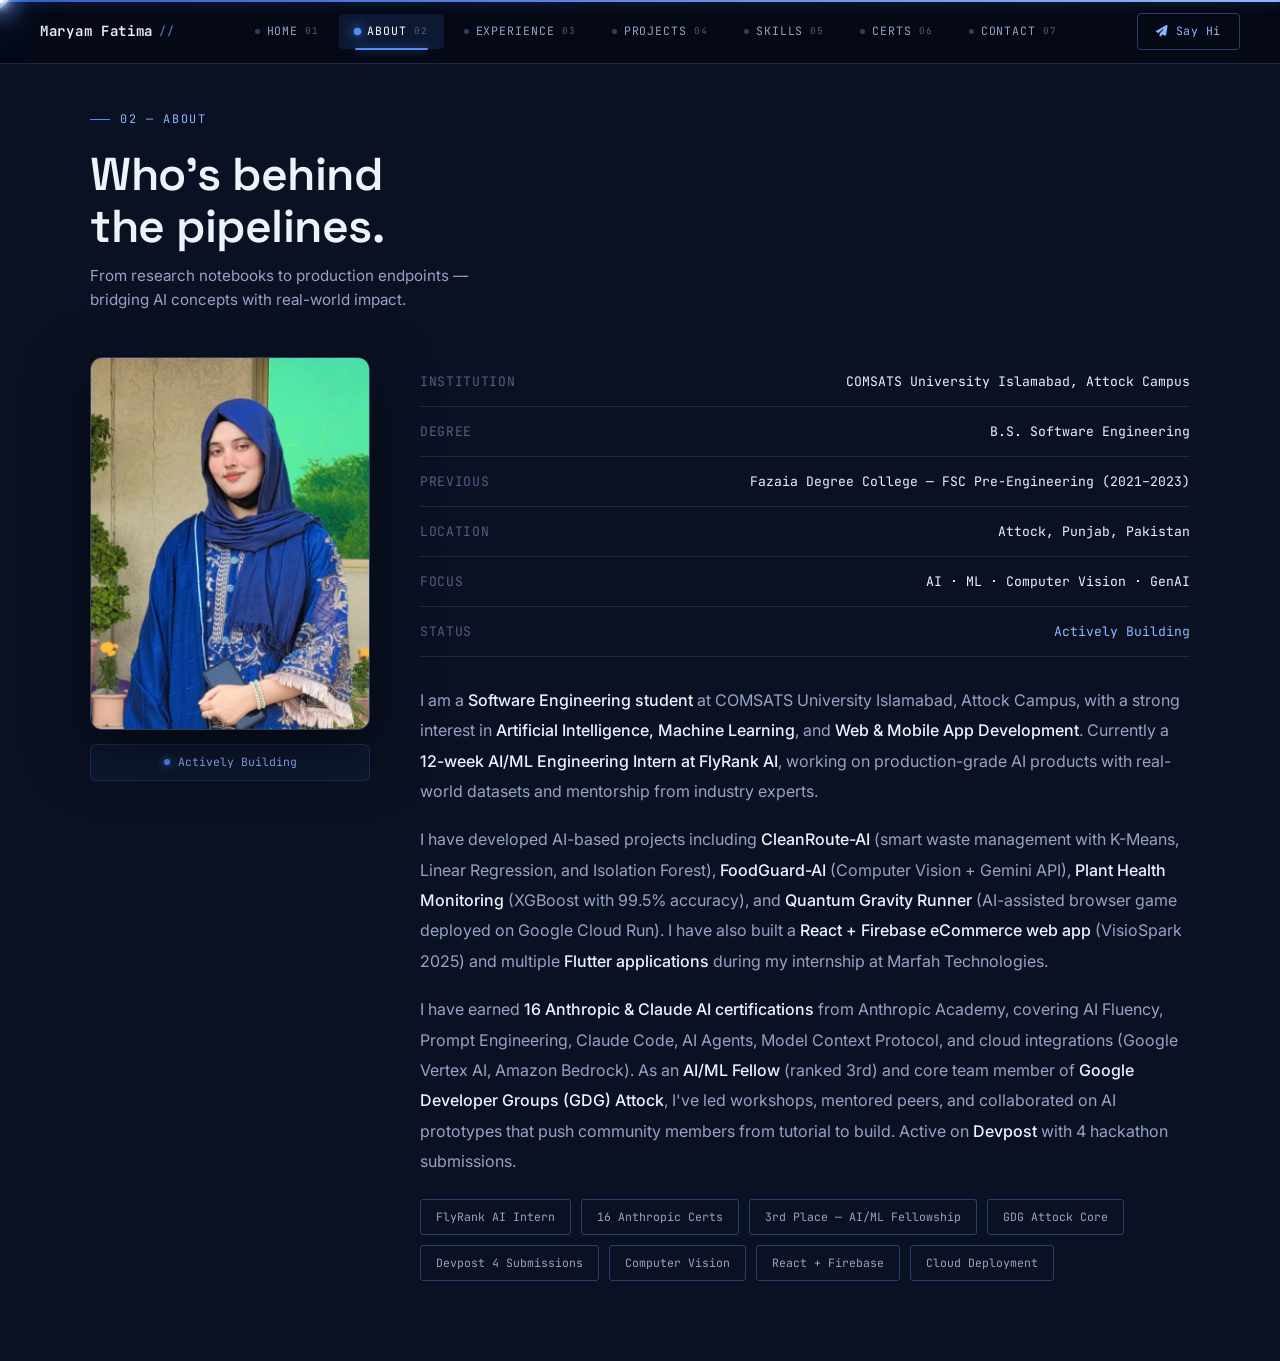
==== commit 9f821ea3: "Update about.html" ====
--- a/about.html
+++ b/about.html
@@ -66,7 +66,7 @@
       <div class="about-right">
         <div class="dossier-meta">
           <div class="row"><span class="k">INSTITUTION</span><span class="v">COMSATS University Islamabad, Attock Campus</span></div>
-          <div class="row"><span class="k">DEGREE</span><span class="v">B.S. Software Engineering (2023 &ndash; Present)</span></div>
+          <div class="row"><span class="k">DEGREE</span><span class="v">B.S. Software Engineering </span></div>
           <div class="row"><span class="k">PREVIOUS</span><span class="v">Fazaia Degree College &mdash; FSC Pre-Engineering (2021&ndash;2023)</span></div>
           <div class="row"><span class="k">LOCATION</span><span class="v">Attock, Punjab, Pakistan</span></div>
           <div class="row"><span class="k">FOCUS</span><span class="v">AI &middot; ML &middot; Computer Vision &middot; GenAI</span></div>
@@ -112,4 +112,4 @@
 
 <script src="assets/js/cursor.js"></script>
 </body>
-</html>+</html>
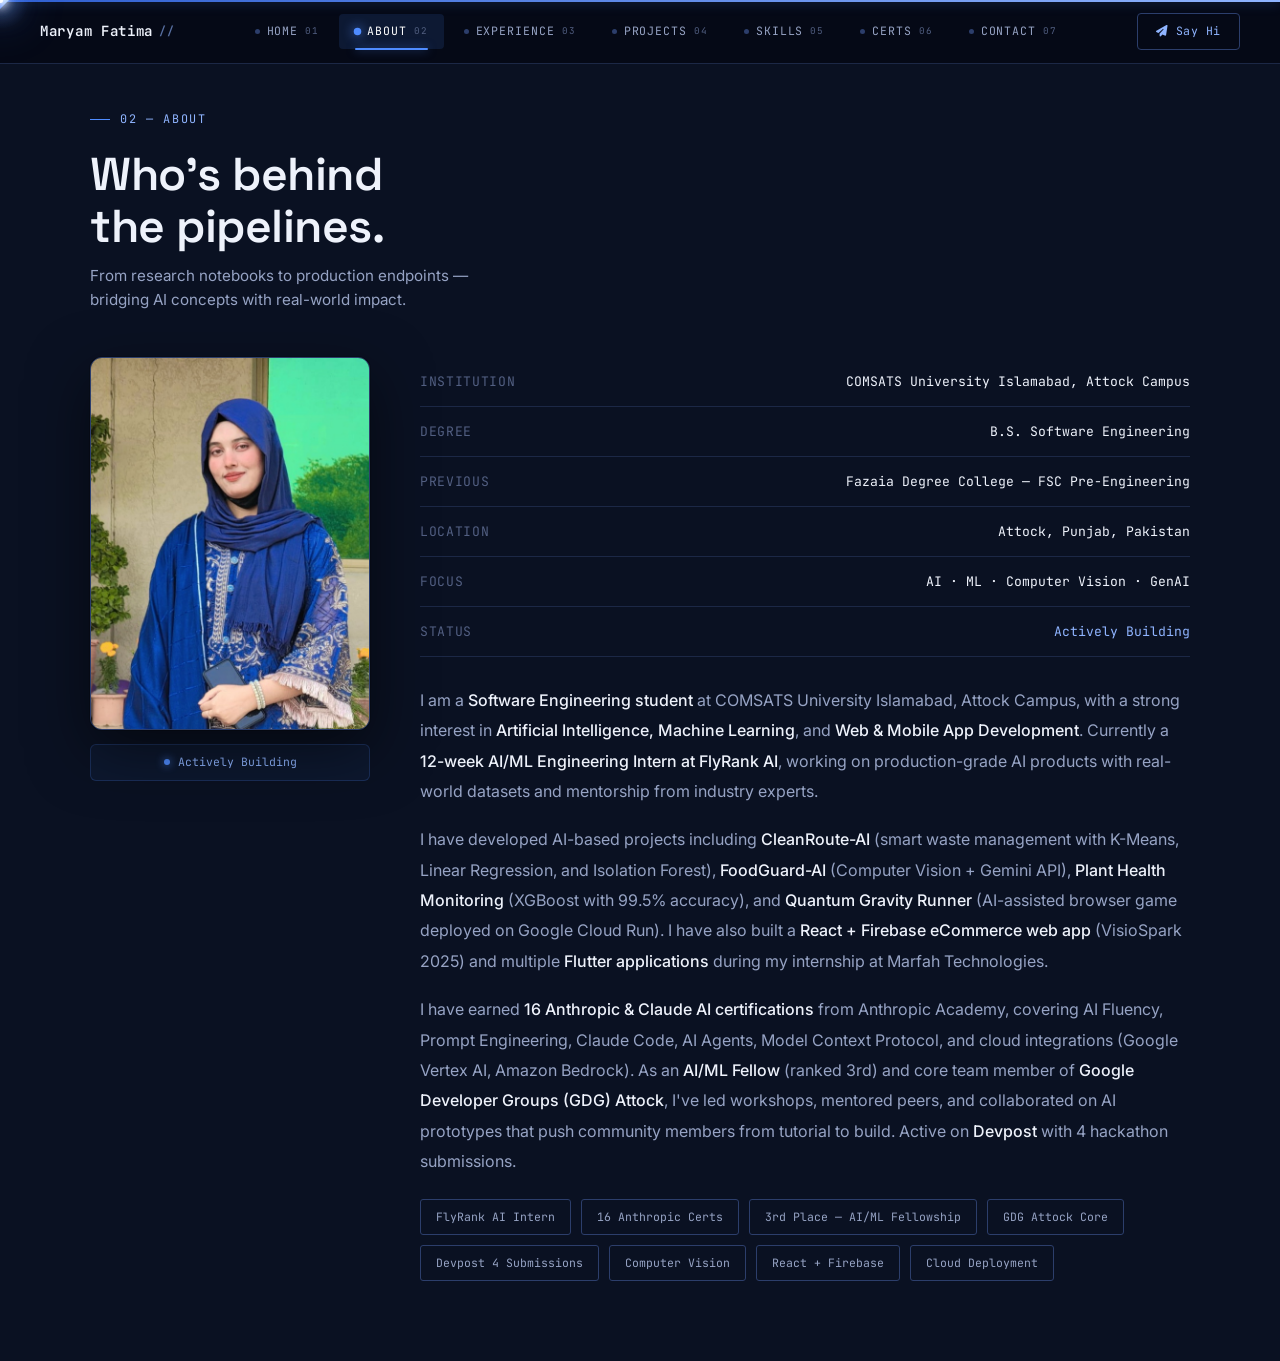
==== commit bc76e4d0: "Update previous education details in about.html Removed the year range from the previous education e" ====
--- a/about.html
+++ b/about.html
@@ -67,7 +67,7 @@
         <div class="dossier-meta">
           <div class="row"><span class="k">INSTITUTION</span><span class="v">COMSATS University Islamabad, Attock Campus</span></div>
           <div class="row"><span class="k">DEGREE</span><span class="v">B.S. Software Engineering </span></div>
-          <div class="row"><span class="k">PREVIOUS</span><span class="v">Fazaia Degree College &mdash; FSC Pre-Engineering (2021&ndash;2023)</span></div>
+          <div class="row"><span class="k">PREVIOUS</span><span class="v">Fazaia Degree College &mdash; FSC Pre-Engineering </span></div>
           <div class="row"><span class="k">LOCATION</span><span class="v">Attock, Punjab, Pakistan</span></div>
           <div class="row"><span class="k">FOCUS</span><span class="v">AI &middot; ML &middot; Computer Vision &middot; GenAI</span></div>
           <div class="row"><span class="k">STATUS</span><span class="v" style="color:var(--blue-light);">Actively Building</span></div>
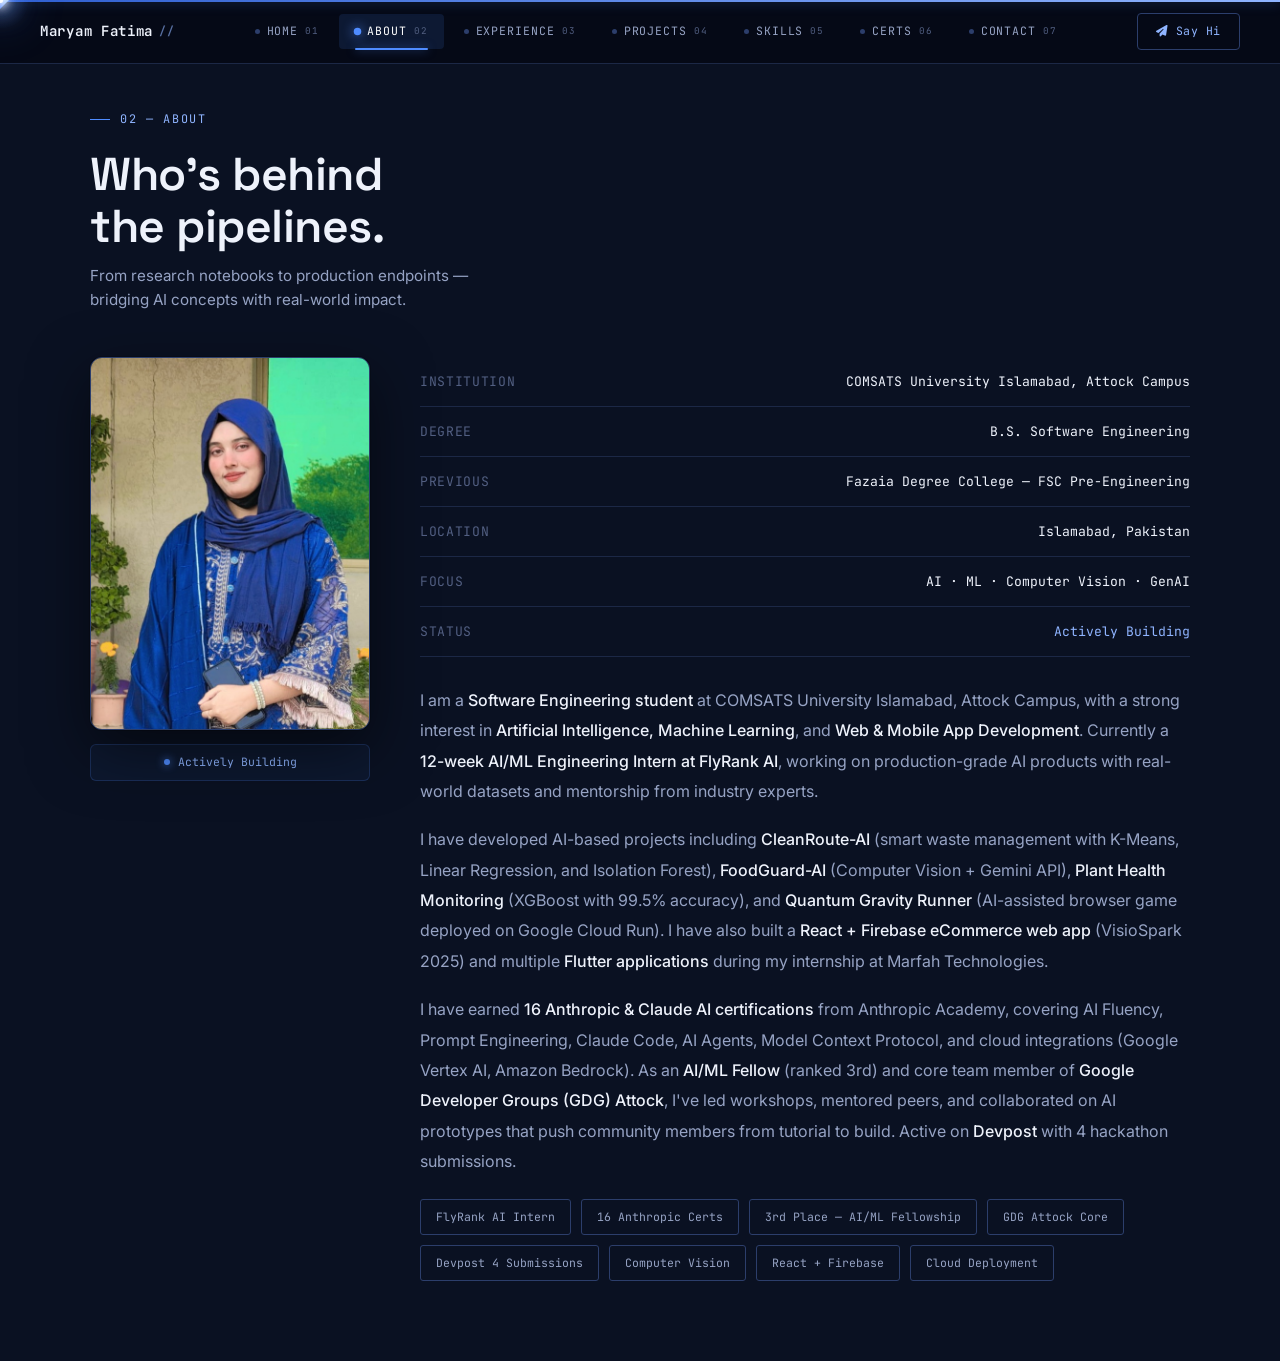
==== commit 8bdc845e: "Update about.html" ====
--- a/about.html
+++ b/about.html
@@ -68,7 +68,7 @@
           <div class="row"><span class="k">INSTITUTION</span><span class="v">COMSATS University Islamabad, Attock Campus</span></div>
           <div class="row"><span class="k">DEGREE</span><span class="v">B.S. Software Engineering </span></div>
           <div class="row"><span class="k">PREVIOUS</span><span class="v">Fazaia Degree College &mdash; FSC Pre-Engineering </span></div>
-          <div class="row"><span class="k">LOCATION</span><span class="v">Attock, Punjab, Pakistan</span></div>
+          <div class="row"><span class="k">LOCATION</span><span class="v">Islamabad, Pakistan</span></div>
           <div class="row"><span class="k">FOCUS</span><span class="v">AI &middot; ML &middot; Computer Vision &middot; GenAI</span></div>
           <div class="row"><span class="k">STATUS</span><span class="v" style="color:var(--blue-light);">Actively Building</span></div>
         </div>
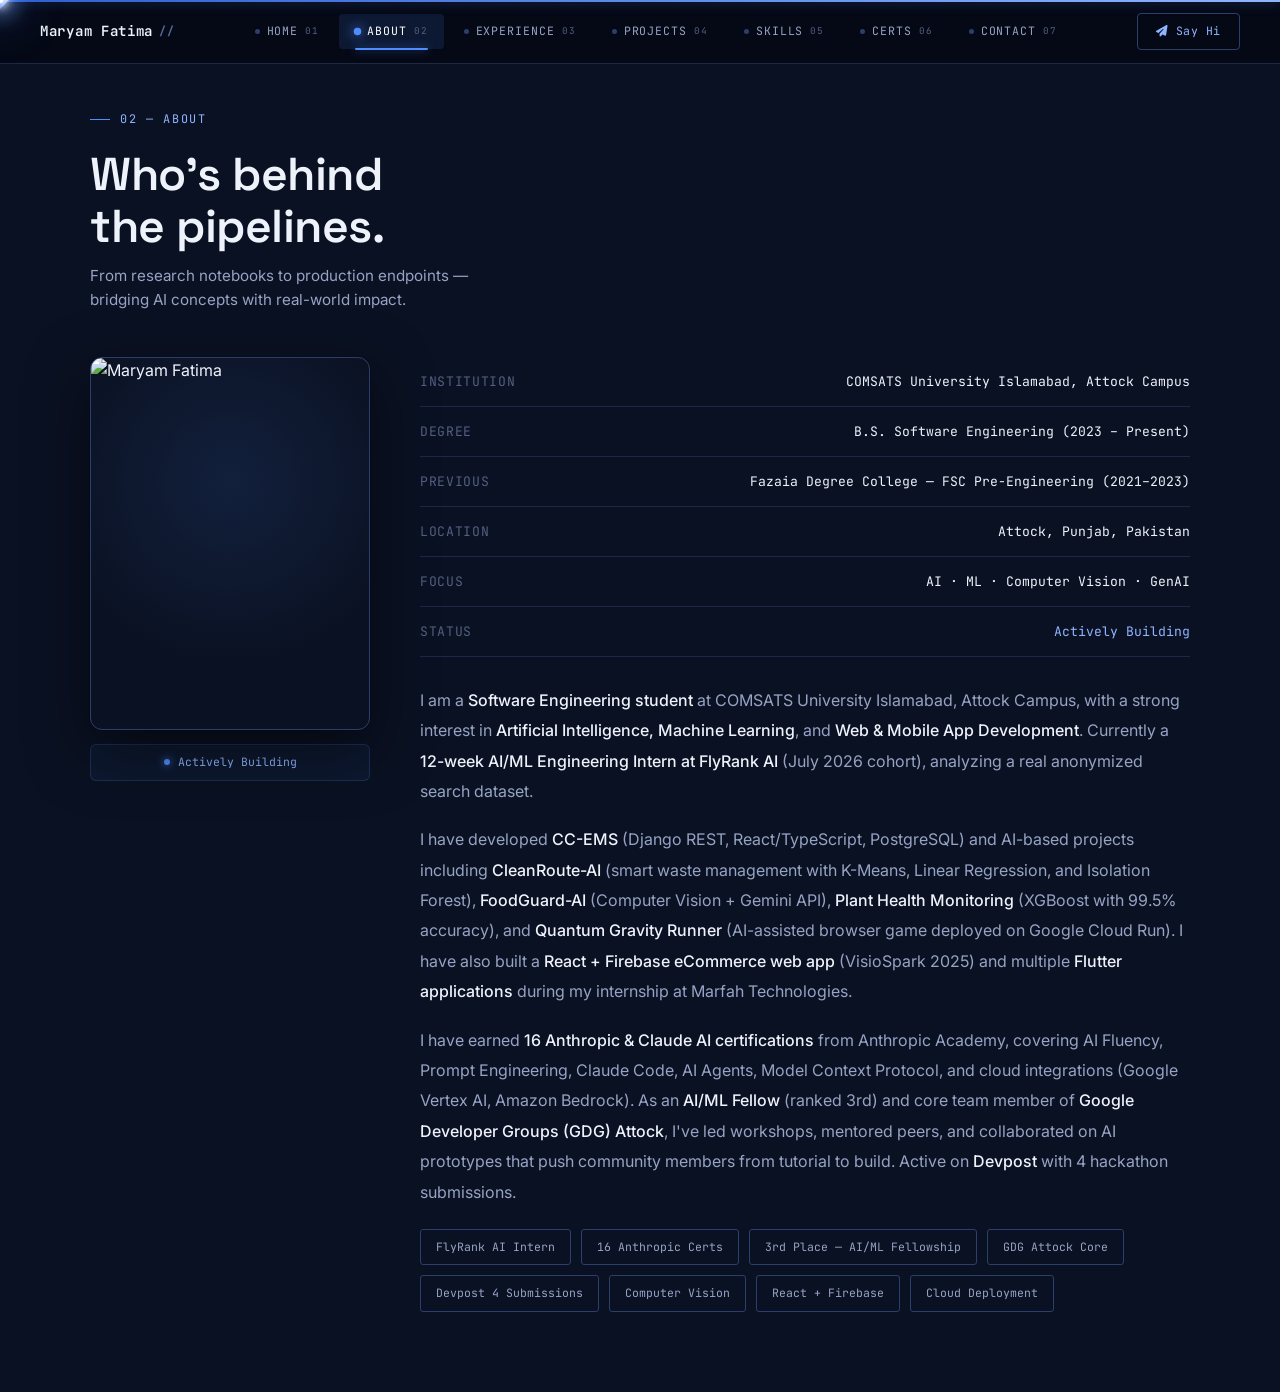
==== commit fa5d8b53: "update" ====
--- a/about.html
+++ b/about.html
@@ -66,9 +66,9 @@
       <div class="about-right">
         <div class="dossier-meta">
           <div class="row"><span class="k">INSTITUTION</span><span class="v">COMSATS University Islamabad, Attock Campus</span></div>
-          <div class="row"><span class="k">DEGREE</span><span class="v">B.S. Software Engineering </span></div>
-          <div class="row"><span class="k">PREVIOUS</span><span class="v">Fazaia Degree College &mdash; FSC Pre-Engineering </span></div>
-          <div class="row"><span class="k">LOCATION</span><span class="v">Islamabad, Pakistan</span></div>
+          <div class="row"><span class="k">DEGREE</span><span class="v">B.S. Software Engineering (2023 &ndash; Present)</span></div>
+          <div class="row"><span class="k">PREVIOUS</span><span class="v">Fazaia Degree College &mdash; FSC Pre-Engineering (2021&ndash;2023)</span></div>
+          <div class="row"><span class="k">LOCATION</span><span class="v">Attock, Punjab, Pakistan</span></div>
           <div class="row"><span class="k">FOCUS</span><span class="v">AI &middot; ML &middot; Computer Vision &middot; GenAI</span></div>
           <div class="row"><span class="k">STATUS</span><span class="v" style="color:var(--blue-light);">Actively Building</span></div>
         </div>
@@ -76,11 +76,11 @@
           <p>
             I am a <strong>Software Engineering student</strong> at COMSATS University Islamabad, Attock Campus,
             with a strong interest in <strong>Artificial Intelligence, Machine Learning</strong>, and
-            <strong>Web &amp; Mobile App Development</strong>. Currently a <strong>12-week AI/ML Engineering Intern at FlyRank AI</strong>,
-            working on production-grade AI products with real-world datasets and mentorship from industry experts.
+            <strong>Web &amp; Mobile App Development</strong>. Currently a <strong>12-week AI/ML Engineering Intern at FlyRank AI</strong> (July 2026 cohort),
+            analyzing a real anonymized search dataset.
           </p>
           <p>
-            I have developed AI-based projects including <strong>CleanRoute-AI</strong> (smart waste management with
+            I have developed <strong>CC-EMS</strong> (Django REST, React/TypeScript, PostgreSQL) and AI-based projects including <strong>CleanRoute-AI</strong> (smart waste management with
             K-Means, Linear Regression, and Isolation Forest), <strong>FoodGuard-AI</strong> (Computer Vision + Gemini API),
             <strong>Plant Health Monitoring</strong> (XGBoost with 99.5% accuracy), and <strong>Quantum Gravity Runner</strong>
             (AI-assisted browser game deployed on Google Cloud Run). I have also built a <strong>React + Firebase eCommerce
@@ -112,4 +112,4 @@
 
 <script src="assets/js/cursor.js"></script>
 </body>
-</html>
+</html>
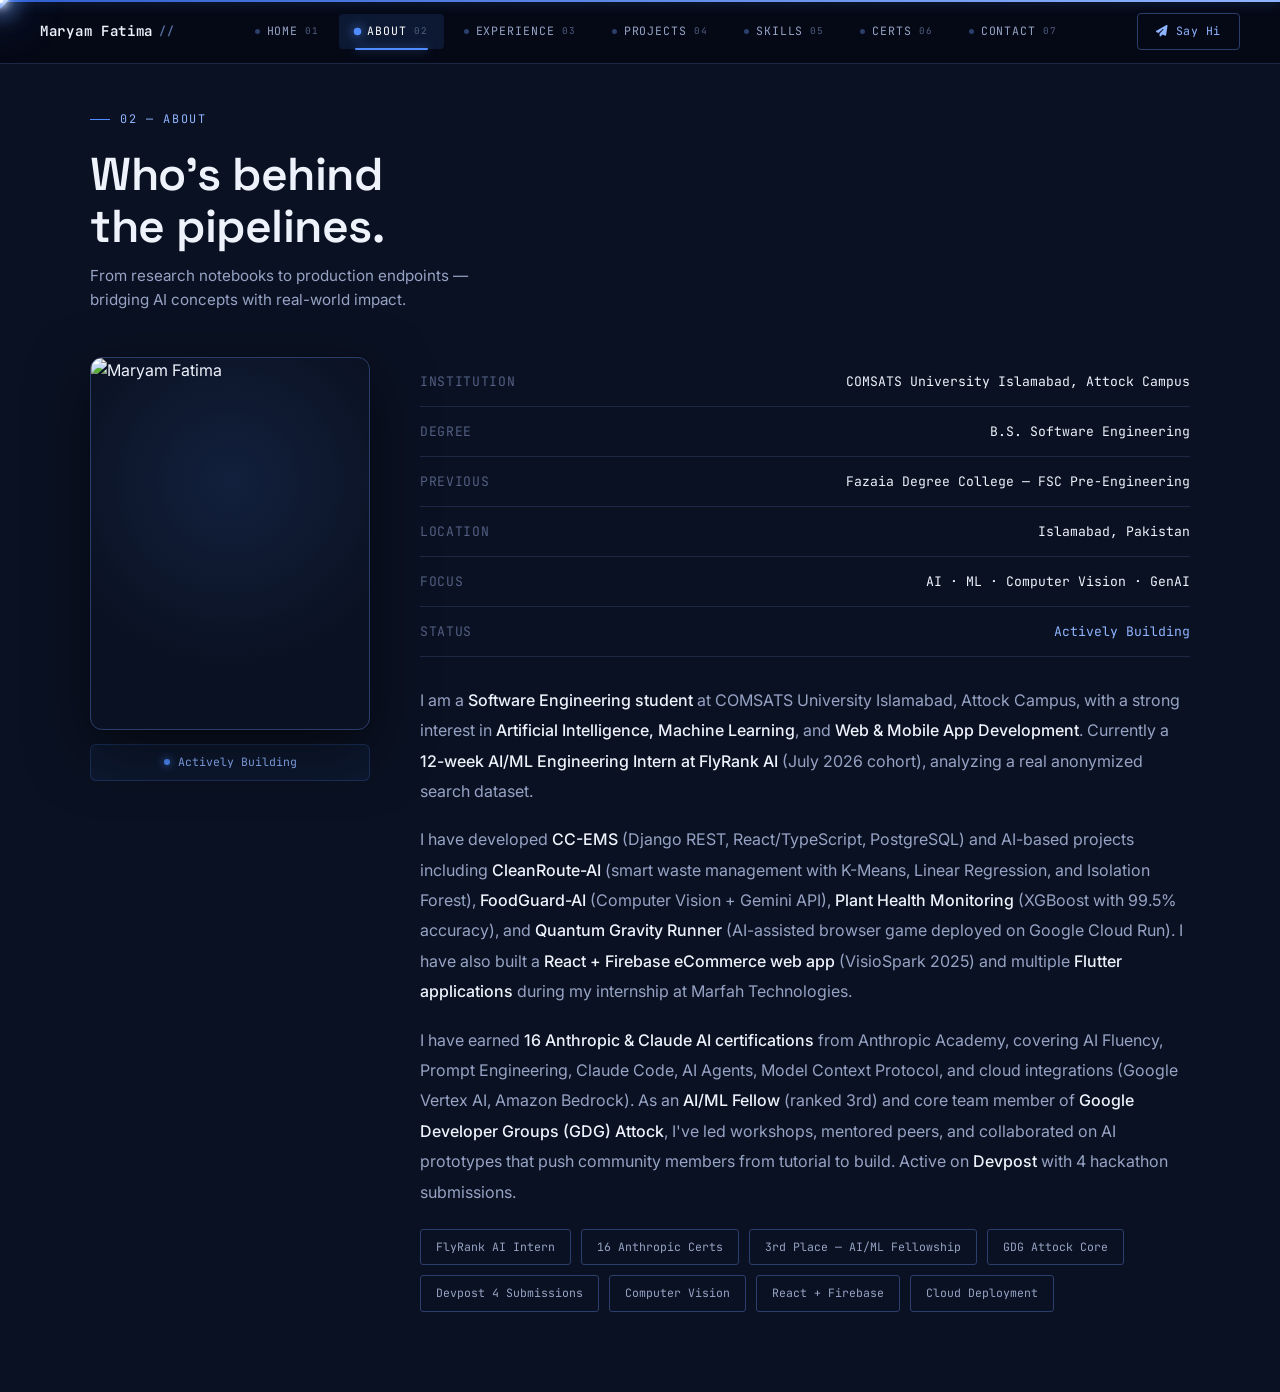
==== commit e29d7873: "Merge branch 'main' of https://github.com/maryam-ca/portfolio" ====
--- a/about.html
+++ b/about.html
@@ -66,9 +66,9 @@
       <div class="about-right">
         <div class="dossier-meta">
           <div class="row"><span class="k">INSTITUTION</span><span class="v">COMSATS University Islamabad, Attock Campus</span></div>
-          <div class="row"><span class="k">DEGREE</span><span class="v">B.S. Software Engineering (2023 &ndash; Present)</span></div>
-          <div class="row"><span class="k">PREVIOUS</span><span class="v">Fazaia Degree College &mdash; FSC Pre-Engineering (2021&ndash;2023)</span></div>
-          <div class="row"><span class="k">LOCATION</span><span class="v">Attock, Punjab, Pakistan</span></div>
+          <div class="row"><span class="k">DEGREE</span><span class="v">B.S. Software Engineering </span></div>
+          <div class="row"><span class="k">PREVIOUS</span><span class="v">Fazaia Degree College &mdash; FSC Pre-Engineering </span></div>
+          <div class="row"><span class="k">LOCATION</span><span class="v">Islamabad, Pakistan</span></div>
           <div class="row"><span class="k">FOCUS</span><span class="v">AI &middot; ML &middot; Computer Vision &middot; GenAI</span></div>
           <div class="row"><span class="k">STATUS</span><span class="v" style="color:var(--blue-light);">Actively Building</span></div>
         </div>
@@ -112,4 +112,4 @@
 
 <script src="assets/js/cursor.js"></script>
 </body>
-</html>+</html>
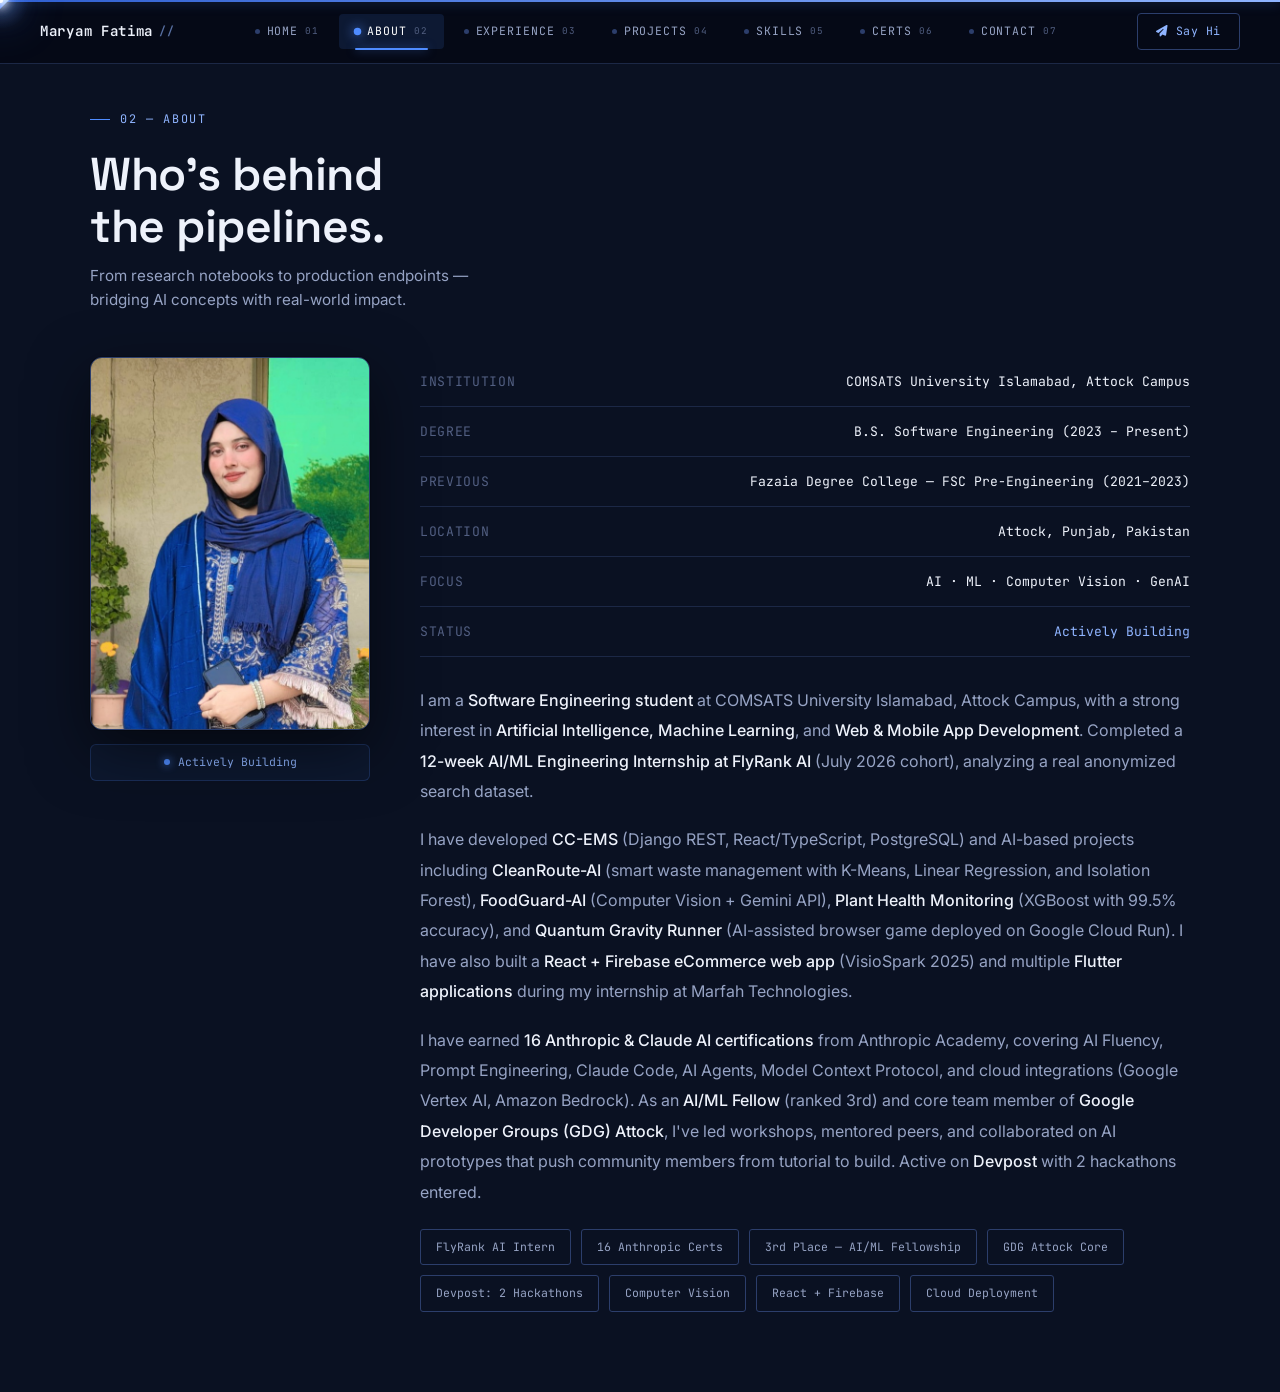
==== commit 218c2e23: "profile update" ====
--- a/about.html
+++ b/about.html
@@ -66,9 +66,9 @@
       <div class="about-right">
         <div class="dossier-meta">
           <div class="row"><span class="k">INSTITUTION</span><span class="v">COMSATS University Islamabad, Attock Campus</span></div>
-          <div class="row"><span class="k">DEGREE</span><span class="v">B.S. Software Engineering </span></div>
-          <div class="row"><span class="k">PREVIOUS</span><span class="v">Fazaia Degree College &mdash; FSC Pre-Engineering </span></div>
-          <div class="row"><span class="k">LOCATION</span><span class="v">Islamabad, Pakistan</span></div>
+          <div class="row"><span class="k">DEGREE</span><span class="v">B.S. Software Engineering (2023 &ndash; Present)</span></div>
+          <div class="row"><span class="k">PREVIOUS</span><span class="v">Fazaia Degree College &mdash; FSC Pre-Engineering (2021&ndash;2023)</span></div>
+          <div class="row"><span class="k">LOCATION</span><span class="v">Attock, Punjab, Pakistan</span></div>
           <div class="row"><span class="k">FOCUS</span><span class="v">AI &middot; ML &middot; Computer Vision &middot; GenAI</span></div>
           <div class="row"><span class="k">STATUS</span><span class="v" style="color:var(--blue-light);">Actively Building</span></div>
         </div>
@@ -76,7 +76,7 @@
           <p>
             I am a <strong>Software Engineering student</strong> at COMSATS University Islamabad, Attock Campus,
             with a strong interest in <strong>Artificial Intelligence, Machine Learning</strong>, and
-            <strong>Web &amp; Mobile App Development</strong>. Currently a <strong>12-week AI/ML Engineering Intern at FlyRank AI</strong> (July 2026 cohort),
+            <strong>Web &amp; Mobile App Development</strong>. Completed a <strong>12-week AI/ML Engineering Internship at FlyRank AI</strong> (July 2026 cohort),
             analyzing a real anonymized search dataset.
           </p>
           <p>
@@ -92,14 +92,14 @@
             (Google Vertex AI, Amazon Bedrock). As an <strong>AI/ML Fellow</strong> (ranked 3rd) and core team member of
             <strong>Google Developer Groups (GDG) Attock</strong>, I've led workshops, mentored peers, and
             collaborated on AI prototypes that push community members from tutorial to build. Active on
-            <strong>Devpost</strong> with 4 hackathon submissions.
+            <strong>Devpost</strong> with 2 hackathons entered.
           </p>
           <div class="chip-row">
             <div class="chip magnetic">FlyRank AI Intern</div>
             <div class="chip magnetic">16 Anthropic Certs</div>
             <div class="chip magnetic">3rd Place &mdash; AI/ML Fellowship</div>
             <div class="chip magnetic">GDG Attock Core</div>
-            <div class="chip magnetic">Devpost 4 Submissions</div>
+            <div class="chip magnetic">Devpost: 2 Hackathons</div>
             <div class="chip magnetic">Computer Vision</div>
             <div class="chip magnetic">React + Firebase</div>
             <div class="chip magnetic">Cloud Deployment</div>
@@ -112,4 +112,4 @@
 
 <script src="assets/js/cursor.js"></script>
 </body>
-</html>
+</html>
